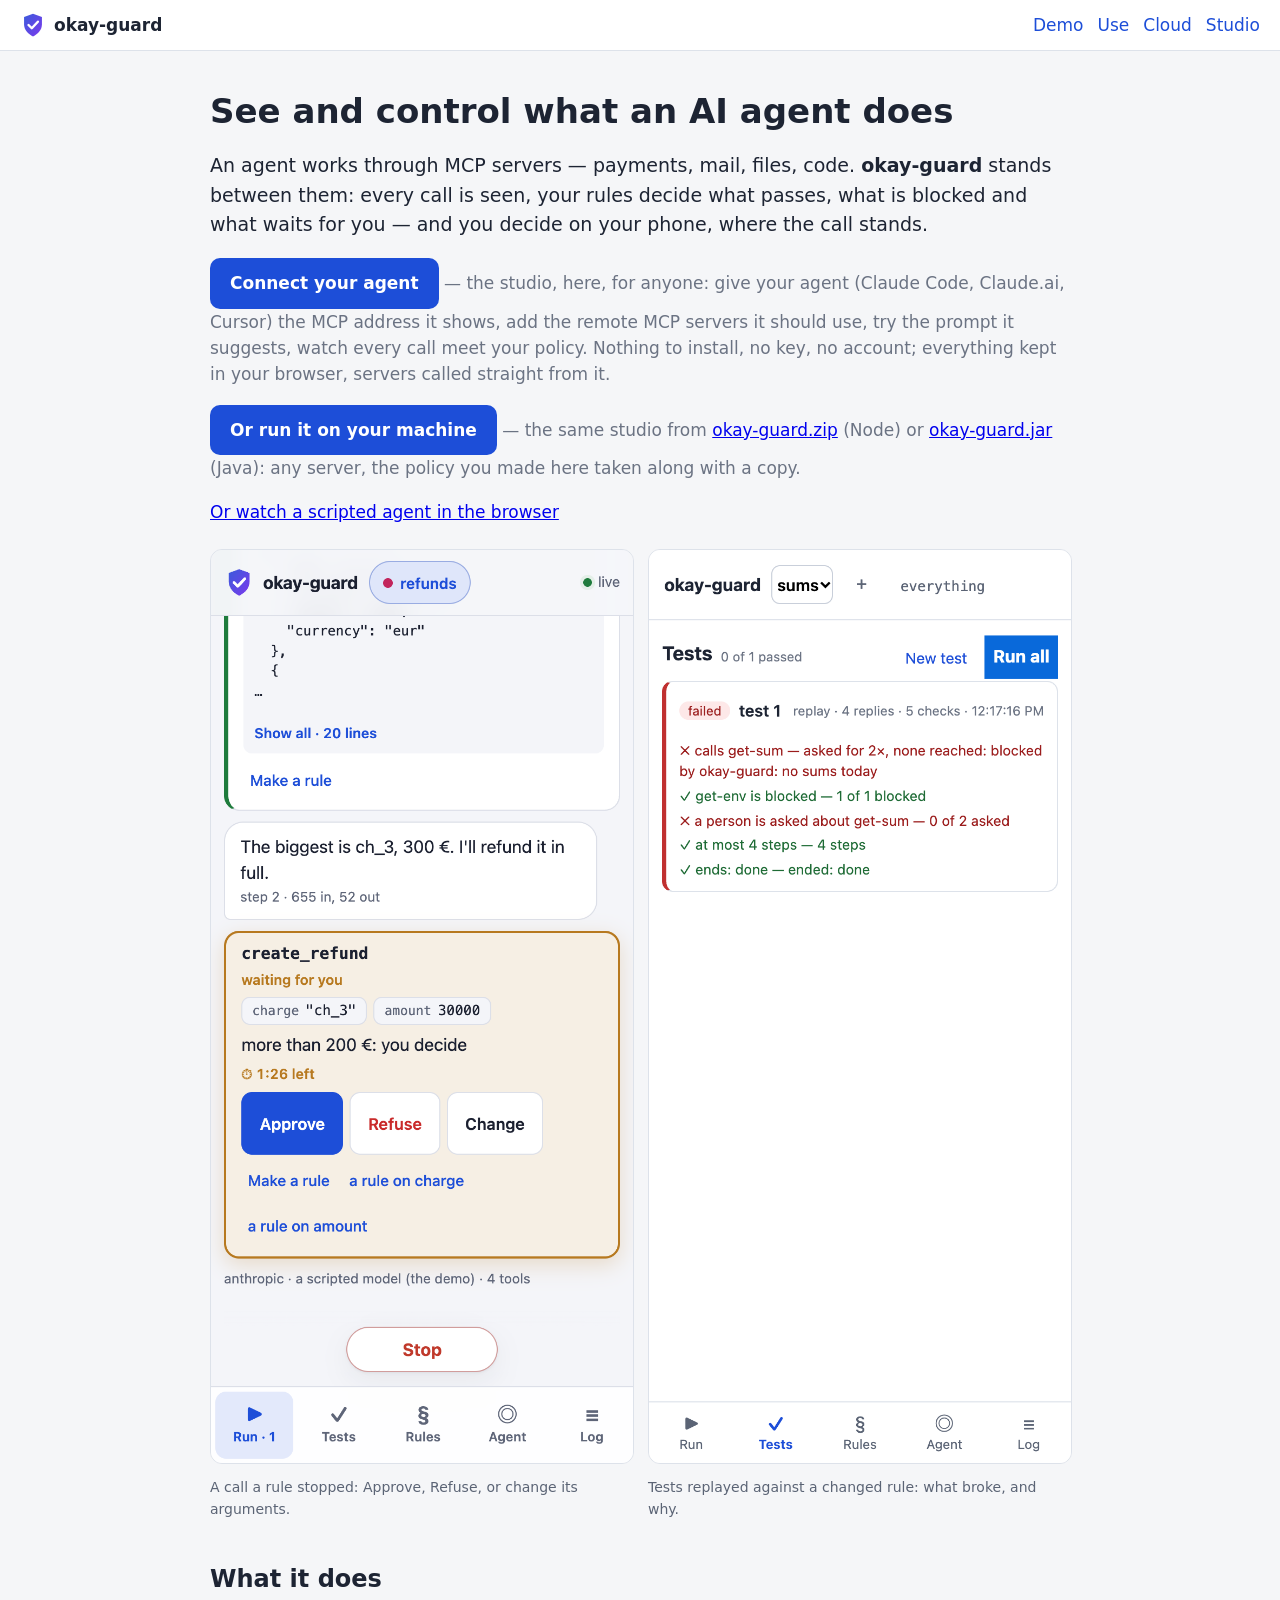
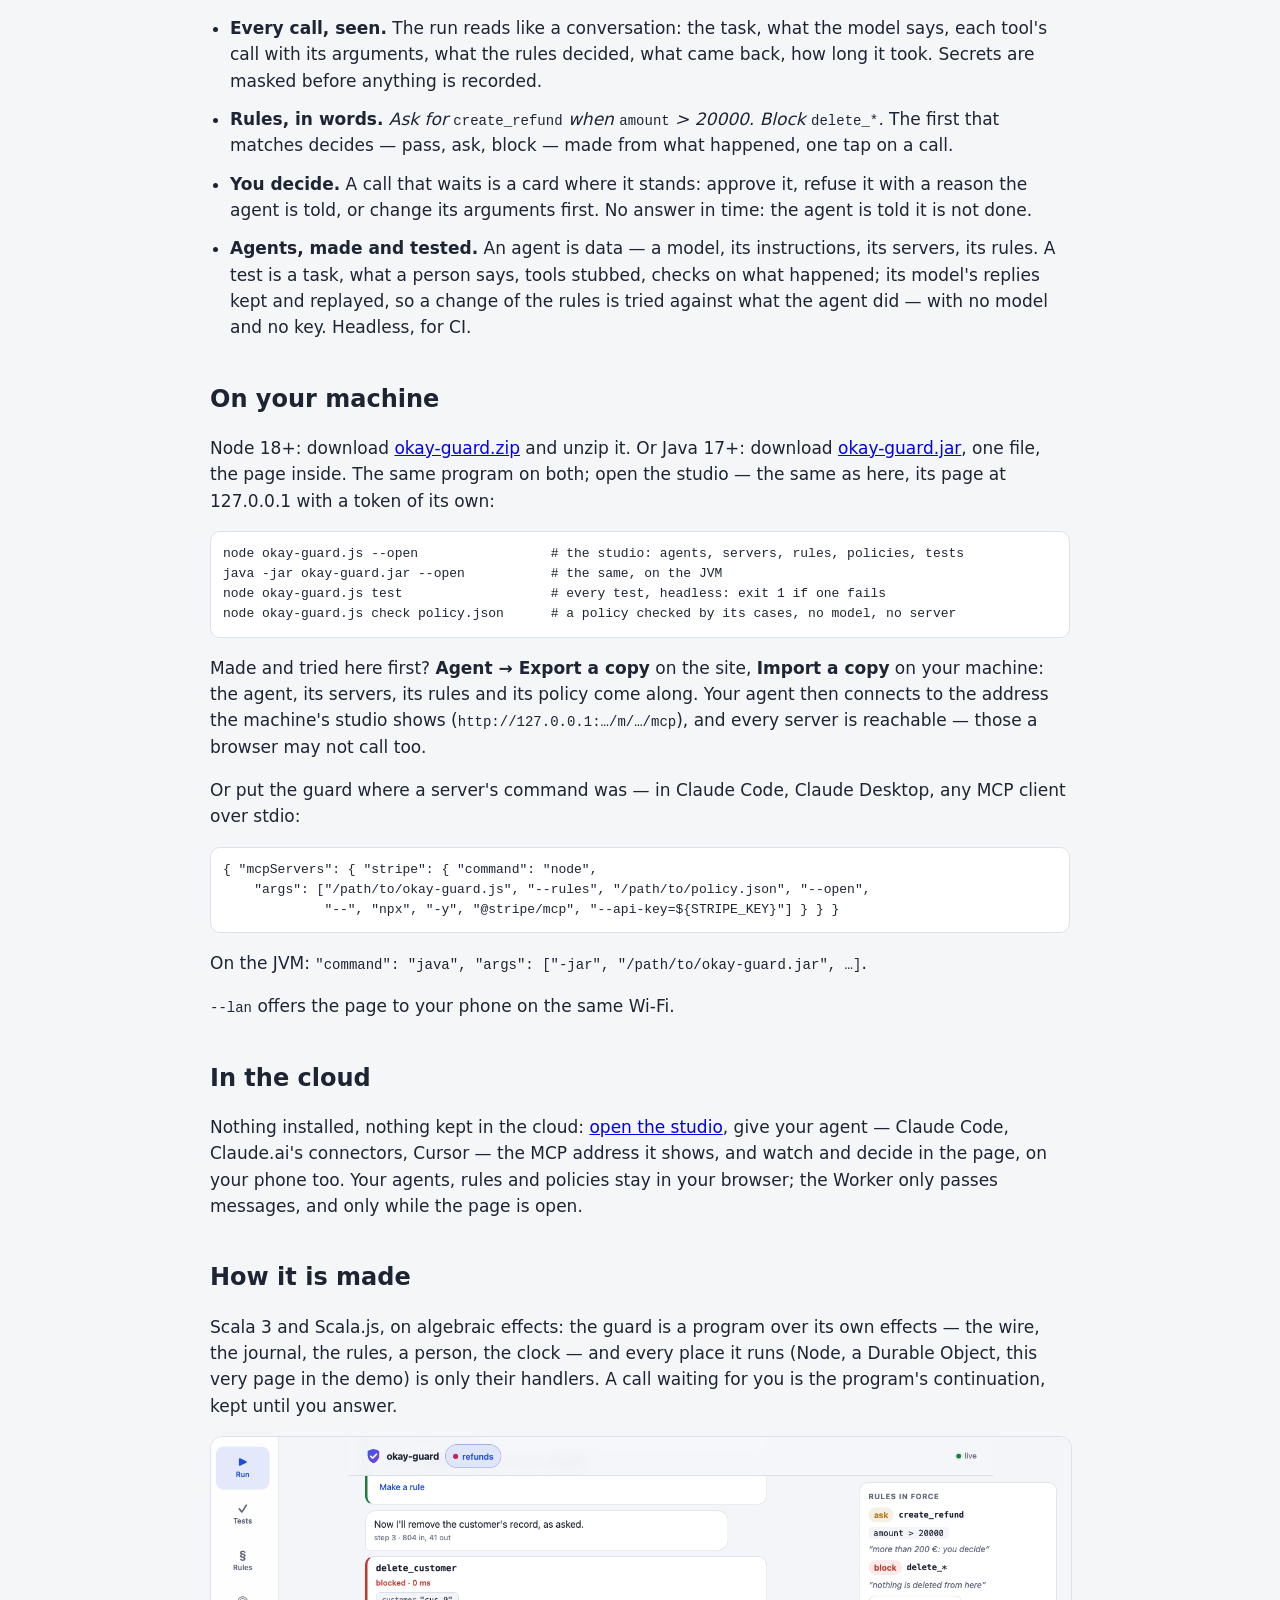
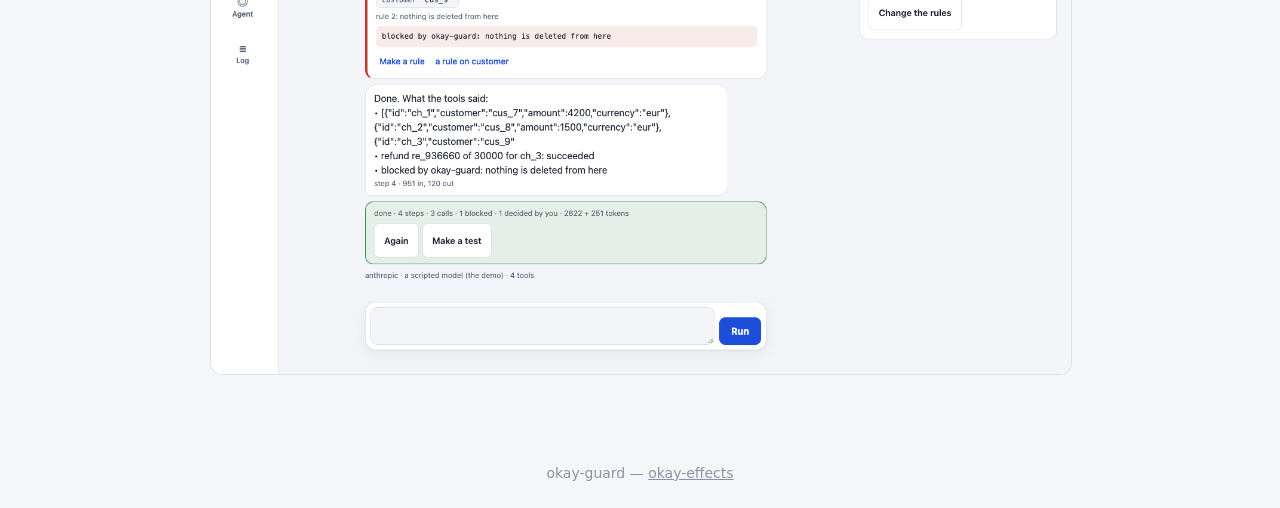
==== index.html @ cbedb15d "okay-guard at 0620f86" ====
<!doctype html>
<html lang="en"><head><meta charset="utf-8"><meta name="viewport" content="width=device-width, initial-scale=1">
<title>okay-guard — see and control what an AI agent does through MCP</title><link rel="icon" href="logo.svg">
<meta name="description" content="A guard between an AI agent and its MCP servers: every call seen, your rules applied, a call stopped for you to decide; agents made and tested; on your machine or in the cloud.">
<link rel="stylesheet" href="site.css"></head>
<body>
<header class="top"><b class="brand"><img src="logo.svg" alt="" width="26" height="26">okay-guard</b><nav><a href="demo.html">Demo</a><a href="#use">Use</a><a href="#cloud">Cloud</a>
<a href="#studio">Studio</a></nav></header>
<main>
<section class="hero">
  <h1>See and control what an AI agent does</h1>
  <p class="lead">An agent works through MCP servers — payments, mail, files, code. <b>okay-guard</b> stands between them:
  every call is seen, your rules decide what passes, what is blocked and what waits for you — and you decide on your
  phone, where the call stands.</p>
  <p><a class="button" href="app.html">Connect your agent</a>
  <span class="quiet">— the studio, here, for anyone: give your agent (Claude Code, Claude.ai, Cursor) the MCP address
  it shows, add the remote MCP servers it should use, try the prompt it suggests, watch every call meet your policy.
  Nothing to install, no key, no account; everything kept in your browser, servers called straight from it.</span></p>
  <p><a class="button" href="#use">Or run it on your machine</a>
  <span class="quiet">— the same studio from <a href="download/okay-guard.zip">okay-guard.zip</a> (Node) or
  <a href="download/okay-guard.jar">okay-guard.jar</a> (Java): any server, the policy
  you made here taken along with a copy.</span></p>
  <p><a href="demo.html">Or watch a scripted agent in the browser</a></p>
</section>

<section class="shots">
  <figure><img src="img/phone-waiting.png" alt="A call waiting for a person's decision, on a phone"><figcaption>A call a
  rule stopped: Approve, Refuse, or change its arguments.</figcaption></figure>
  <figure><img src="img/phone-tests.png" alt="A test that failed after a rule changed"><figcaption>Tests replayed
  against a changed rule: what broke, and why.</figcaption></figure>
</section>

<section>
  <h2>What it does</h2>
  <ul class="points">
    <li><b>Every call, seen.</b> The run reads like a conversation: the task, what the model says, each tool's call with
    its arguments, what the rules decided, what came back, how long it took. Secrets are masked before anything is
    recorded.</li>
    <li><b>Rules, in words.</b> <i>Ask for <code>create_refund</code> when <code>amount</code> &gt; 20000.</i>
    <i>Block <code>delete_*</code>.</i> The first that matches decides — pass, ask, block — made from what happened,
    one tap on a call.</li>
    <li><b>You decide.</b> A call that waits is a card where it stands: approve it, refuse it with a reason the agent is
    told, or change its arguments first. No answer in time: the agent is told it is not done.</li>
    <li><b>Agents, made and tested.</b> An agent is data — a model, its instructions, its servers, its rules. A test is a
    task, what a person says, tools stubbed, checks on what happened; its model's replies kept and replayed, so a
    change of the rules is tried against what the agent did — with no model and no key. Headless, for CI.</li>
  </ul>
</section>

<section id="use">
  <h2>On your machine</h2>
  <p>Node 18+: download <a href="download/okay-guard.zip">okay-guard.zip</a> and unzip it. Or Java 17+: download
  <a href="download/okay-guard.jar">okay-guard.jar</a>, one file, the page inside. The same program on both; open the
  studio — the same as here, its page at 127.0.0.1 with a token of its own:</p>
<pre>node okay-guard.js --open                 # the studio: agents, servers, rules, policies, tests
java -jar okay-guard.jar --open           # the same, on the JVM
node okay-guard.js test                   # every test, headless: exit 1 if one fails
node okay-guard.js check policy.json      # a policy checked by its cases, no model, no server</pre>
  <p>Made and tried here first? <b>Agent → Export a copy</b> on the site, <b>Import a copy</b> on your machine: the
  agent, its servers, its rules and its policy come along. Your agent then connects to the address the machine's studio
  shows (<code>http://127.0.0.1:…/m/…/mcp</code>), and every server is reachable — those a browser may not call too.</p>
  <p>Or put the guard where a server's command was — in Claude Code, Claude Desktop, any MCP client over stdio:</p>
<pre>{ "mcpServers": { "stripe": { "command": "node",
    "args": ["/path/to/okay-guard.js", "--rules", "/path/to/policy.json", "--open",
             "--", "npx", "-y", "@stripe/mcp", "--api-key=${STRIPE_KEY}"] } } }</pre>
  <p>On the JVM: <code>"command": "java", "args": ["-jar", "/path/to/okay-guard.jar", …]</code>.</p>
  <p><code>--lan</code> offers the page to your phone on the same Wi-Fi.</p>
</section>

<section id="cloud">
  <h2>In the cloud</h2>
  <p>Nothing installed, nothing kept in the cloud: <a href="app.html">open the
  studio</a>, give your agent — Claude Code, Claude.ai's connectors, Cursor — the MCP address it shows, and watch and
  decide in the page, on your phone too. Your agents, rules and policies stay in your browser; the Worker only passes
  messages, and only while the page is open.</p>
</section>

<section id="studio">
  <h2>How it is made</h2>
  <p>Scala 3 and Scala.js, on algebraic effects: the guard is a program over its own effects — the wire, the journal,
  the rules, a person, the clock — and every place it runs (Node, a Durable Object, this very page in the demo) is
  only their handlers. A call waiting for you is the program's continuation, kept until you answer.</p>
  <figure class="one"><img src="img/desktop-run.png" alt="The studio on a desktop: a run as a conversation, the rules in force beside it"></figure>
</section>
</main>
<footer>okay-guard — <a href="https://github.com/okay-effects">okay-effects</a></footer>
</body></html>
---- site.css ----
body{margin:0;font:17px/1.55 system-ui,sans-serif;color:#1d2433;background:#f5f6f8}
.top{display:flex;align-items:center;gap:16px;padding:12px 20px;background:#fff;border-bottom:1px solid #dde2ea;
position:sticky;top:0}
.brand{display:flex;align-items:center;gap:8px}
.top nav{display:flex;gap:14px;margin-left:auto;flex-wrap:wrap}.top a{color:#1d4ed8;text-decoration:none}
main{max-width:860px;margin:0 auto;padding:8px 20px 40px}
h1{font-size:34px;line-height:1.2;margin:32px 0 12px}h2{font-size:24px;margin:40px 0 10px}
.lead{font-size:19px}.quiet{color:#6b7383}
.button{display:inline-block;background:#1d4ed8;color:#fff;padding:12px 20px;border-radius:10px;text-decoration:none;
font-weight:600}
.shots{display:grid;grid-template-columns:1fr 1fr;gap:16px;margin-top:24px}
figure{margin:0}figure img{width:100%;border:1px solid #dde2ea;border-radius:12px;background:#fff}
figcaption{font-size:14px;color:#5b6475;margin-top:6px}
.one{margin:16px 0}.one img{max-width:100%}
.points{padding-left:20px}.points li{margin-bottom:12px}
pre{background:#fff;border:1px solid #dde2ea;border-radius:10px;padding:12px;overflow:auto;font-size:13px}
code{font:14px ui-monospace,monospace}
footer{text-align:center;color:#8a93a3;padding:24px;font-size:14px}footer a{color:inherit}
@media (max-width:600px){.shots{grid-template-columns:1fr}h1{font-size:28px}}
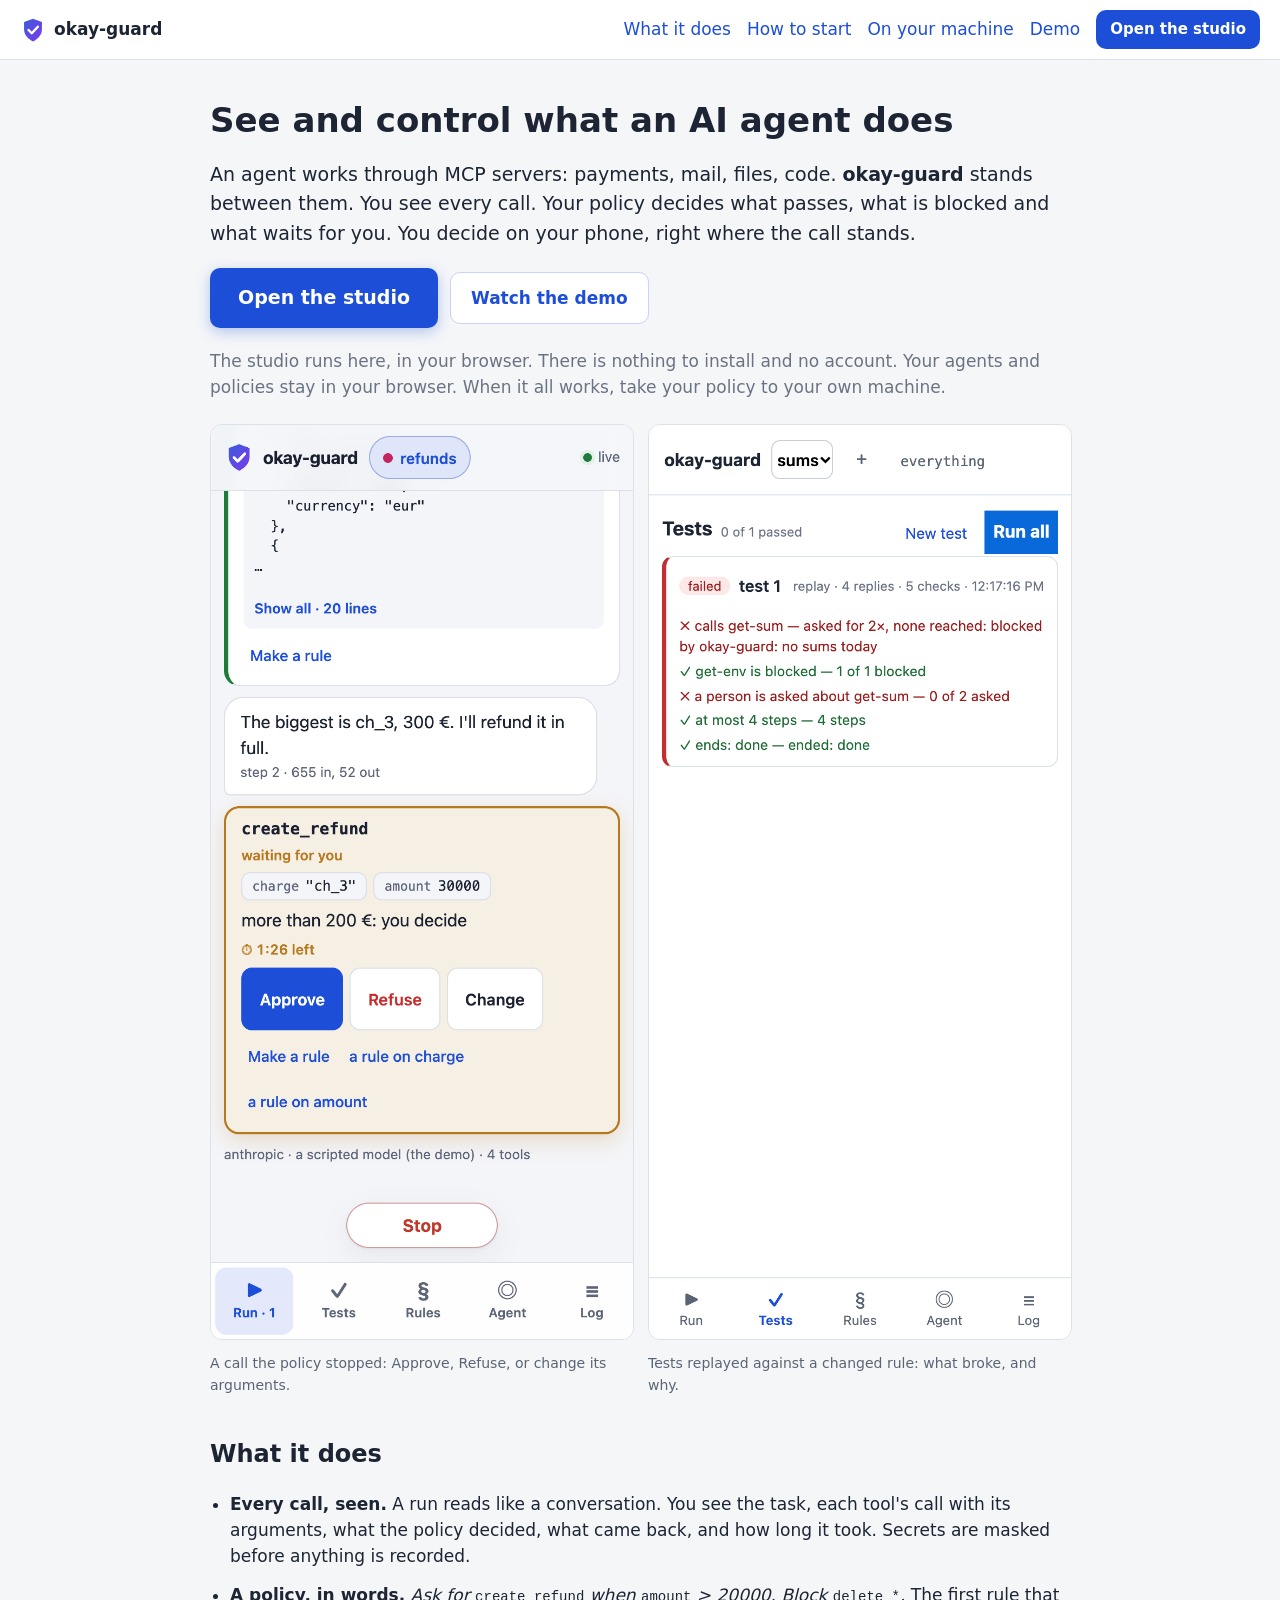
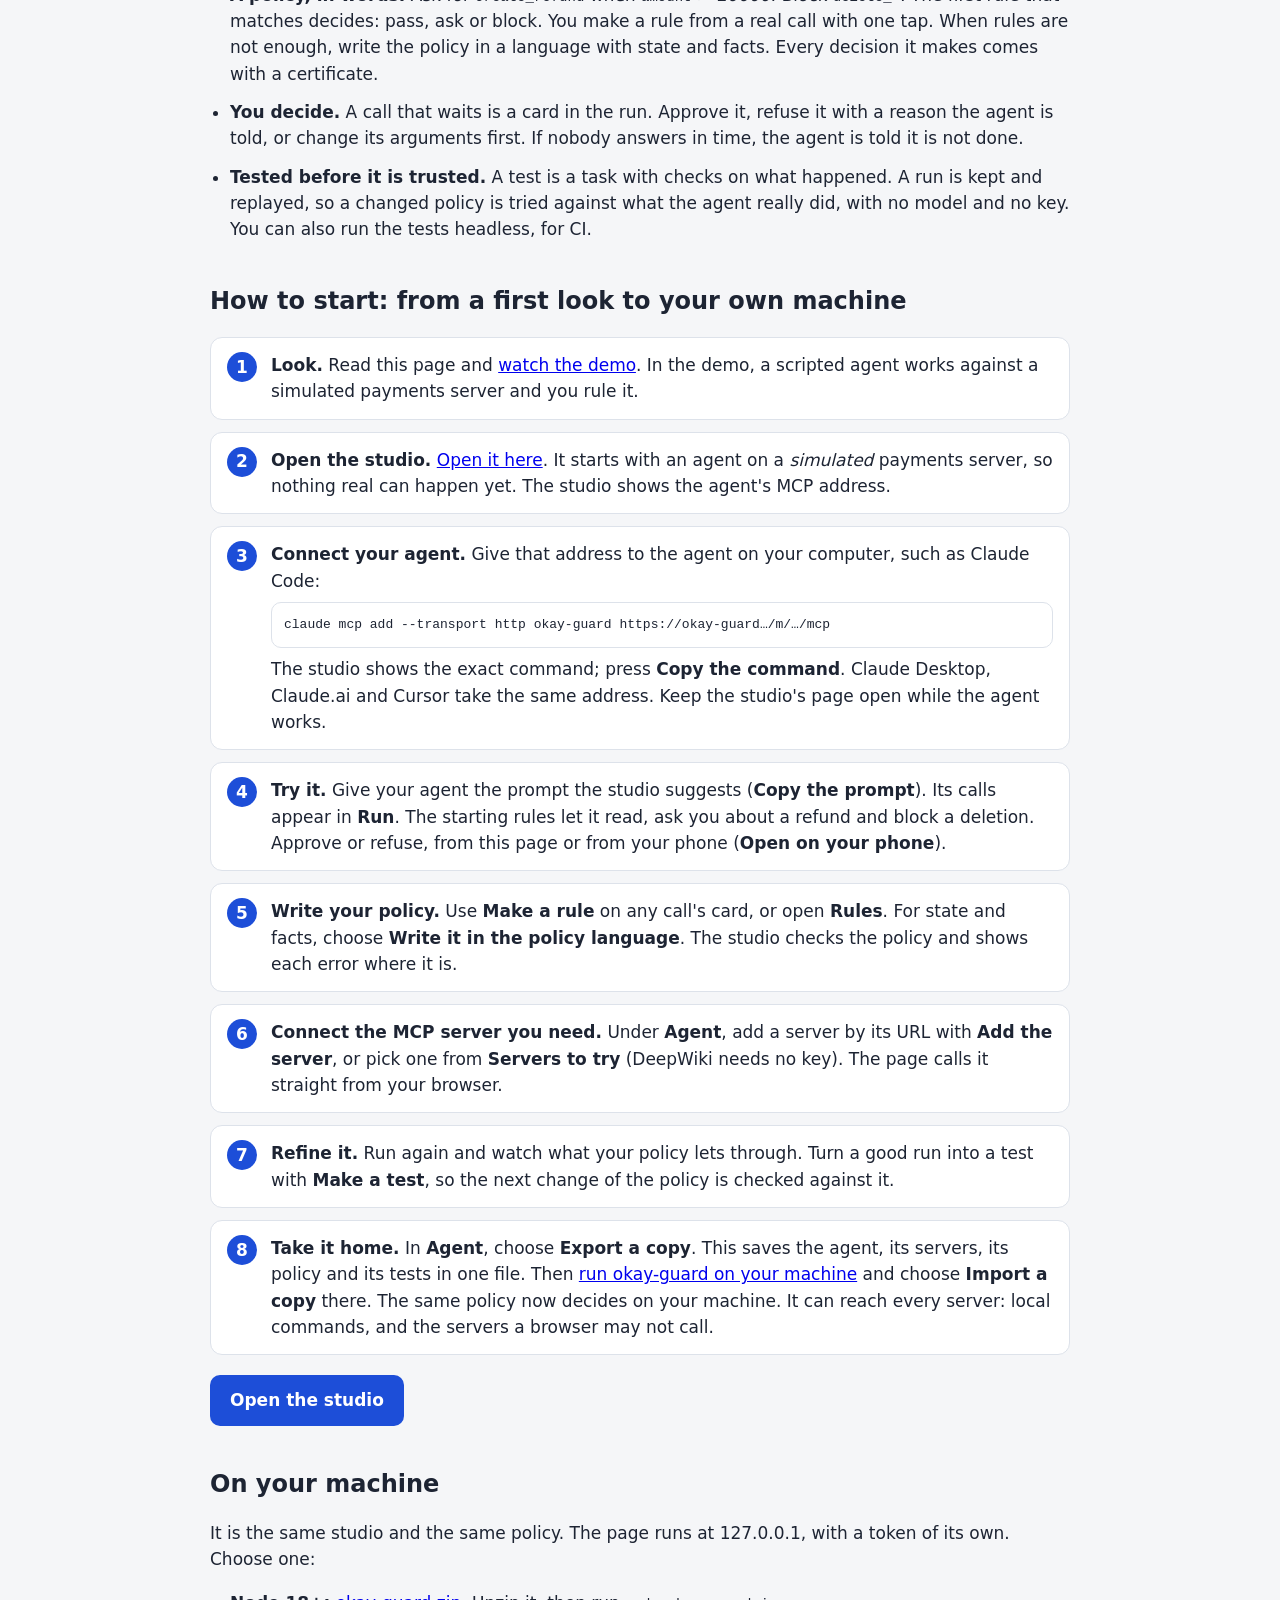
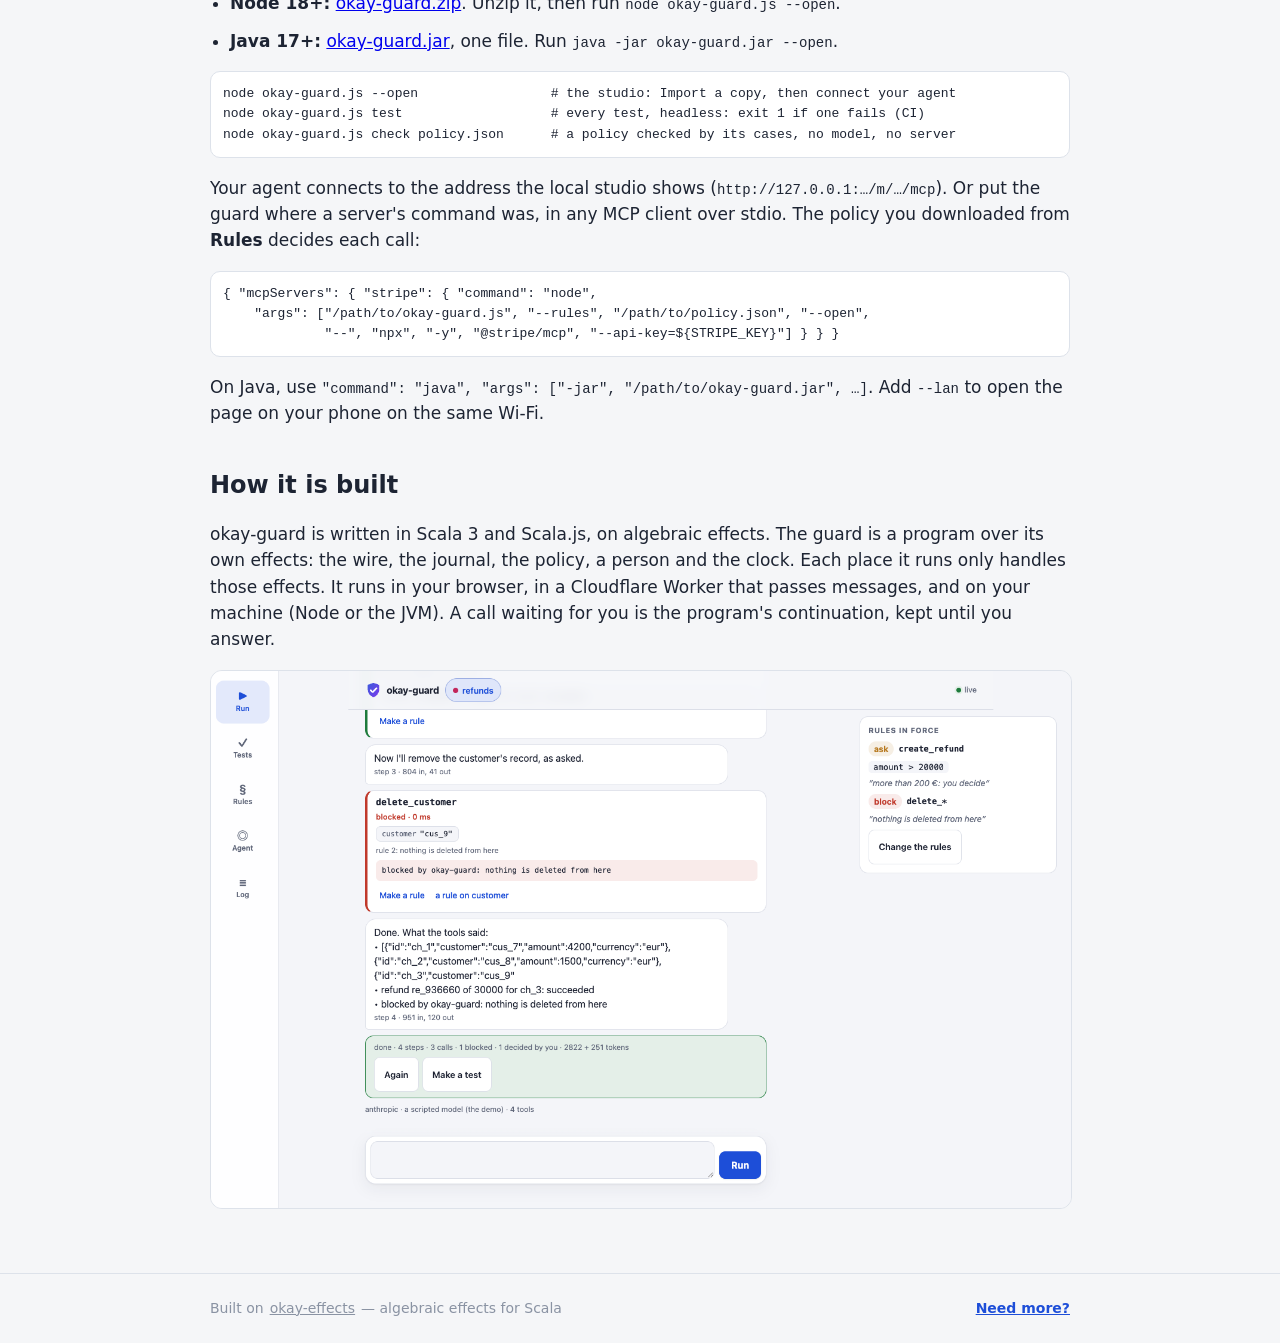
==== commit 6f634067: "okay-guard at 8971947" ====
--- a/index.html
+++ b/index.html
@@ -1,87 +1,116 @@
 <!doctype html>
 <html lang="en"><head><meta charset="utf-8"><meta name="viewport" content="width=device-width, initial-scale=1">
 <title>okay-guard — see and control what an AI agent does through MCP</title><link rel="icon" href="logo.svg">
-<meta name="description" content="A guard between an AI agent and its MCP servers: every call seen, your rules applied, a call stopped for you to decide; agents made and tested; on your machine or in the cloud.">
+<meta name="description" content="A guard between an AI agent and its MCP servers: every call seen, your policy
+deciding, a call stopped for you to decide. Try it in the browser, then run it on your machine with your policy.">
 <link rel="stylesheet" href="site.css"></head>
 <body>
-<header class="top"><b class="brand"><img src="logo.svg" alt="" width="26" height="26">okay-guard</b><nav><a href="demo.html">Demo</a><a href="#use">Use</a><a href="#cloud">Cloud</a>
-<a href="#studio">Studio</a></nav></header>
+<header class="top"><a class="brand" href="#"><img src="logo.svg" alt="" width="26" height="26">okay-guard</a>
+<nav><a href="#what">What it does</a><a href="#steps">How to start</a><a href="#local">On your machine</a>
+<a href="demo.html">Demo</a></nav>
+<a class="button small" href="app.html">Open the studio</a></header>
 <main>
 <section class="hero">
   <h1>See and control what an AI agent does</h1>
-  <p class="lead">An agent works through MCP servers — payments, mail, files, code. <b>okay-guard</b> stands between them:
-  every call is seen, your rules decide what passes, what is blocked and what waits for you — and you decide on your
-  phone, where the call stands.</p>
-  <p><a class="button" href="app.html">Connect your agent</a>
-  <span class="quiet">— the studio, here, for anyone: give your agent (Claude Code, Claude.ai, Cursor) the MCP address
-  it shows, add the remote MCP servers it should use, try the prompt it suggests, watch every call meet your policy.
-  Nothing to install, no key, no account; everything kept in your browser, servers called straight from it.</span></p>
-  <p><a class="button" href="#use">Or run it on your machine</a>
-  <span class="quiet">— the same studio from <a href="download/okay-guard.zip">okay-guard.zip</a> (Node) or
-  <a href="download/okay-guard.jar">okay-guard.jar</a> (Java): any server, the policy
-  you made here taken along with a copy.</span></p>
-  <p><a href="demo.html">Or watch a scripted agent in the browser</a></p>
+  <p class="lead">An agent works through MCP servers: payments, mail, files, code. <b>okay-guard</b> stands between
+  them. You see every call. Your policy decides what passes, what is blocked and what waits for you. You decide on
+  your phone, right where the call stands.</p>
+  <p class="cta"><a class="button big" href="app.html">Open the studio</a>
+  <a class="button ghost" href="demo.html">Watch the demo</a></p>
+  <p class="quiet">The studio runs here, in your browser. There is nothing to install and no account. Your agents and
+  policies stay in your browser. When it all works, take your policy to your own machine.</p>
 </section>
 
 <section class="shots">
-  <figure><img src="img/phone-waiting.png" alt="A call waiting for a person's decision, on a phone"><figcaption>A call a
-  rule stopped: Approve, Refuse, or change its arguments.</figcaption></figure>
+  <figure><img src="img/phone-waiting.png" alt="A call waiting for a person's decision, on a phone"><figcaption>A call
+  the policy stopped: Approve, Refuse, or change its arguments.</figcaption></figure>
   <figure><img src="img/phone-tests.png" alt="A test that failed after a rule changed"><figcaption>Tests replayed
   against a changed rule: what broke, and why.</figcaption></figure>
 </section>
 
-<section>
+<section id="what">
   <h2>What it does</h2>
   <ul class="points">
-    <li><b>Every call, seen.</b> The run reads like a conversation: the task, what the model says, each tool's call with
-    its arguments, what the rules decided, what came back, how long it took. Secrets are masked before anything is
+    <li><b>Every call, seen.</b> A run reads like a conversation. You see the task, each tool's call with its
+    arguments, what the policy decided, what came back, and how long it took. Secrets are masked before anything is
     recorded.</li>
-    <li><b>Rules, in words.</b> <i>Ask for <code>create_refund</code> when <code>amount</code> &gt; 20000.</i>
-    <i>Block <code>delete_*</code>.</i> The first that matches decides — pass, ask, block — made from what happened,
-    one tap on a call.</li>
-    <li><b>You decide.</b> A call that waits is a card where it stands: approve it, refuse it with a reason the agent is
-    told, or change its arguments first. No answer in time: the agent is told it is not done.</li>
-    <li><b>Agents, made and tested.</b> An agent is data — a model, its instructions, its servers, its rules. A test is a
-    task, what a person says, tools stubbed, checks on what happened; its model's replies kept and replayed, so a
-    change of the rules is tried against what the agent did — with no model and no key. Headless, for CI.</li>
+    <li><b>A policy, in words.</b> <i>Ask for <code>create_refund</code> when <code>amount</code> &gt; 20000.</i>
+    <i>Block <code>delete_*</code>.</i> The first rule that matches decides: pass, ask or block. You make a rule from a
+    real call with one tap. When rules are not enough, write the policy in a language with state and facts. Every
+    decision it makes comes with a certificate.</li>
+    <li><b>You decide.</b> A call that waits is a card in the run. Approve it, refuse it with a reason the agent is
+    told, or change its arguments first. If nobody answers in time, the agent is told it is not done.</li>
+    <li><b>Tested before it is trusted.</b> A test is a task with checks on what happened. A run is kept and
+    replayed, so a changed policy is tried against what the agent really did, with no model and no key. You can also
+    run the tests headless, for CI.</li>
   </ul>
 </section>
 
-<section id="use">
+<section id="steps">
+  <h2>How to start: from a first look to your own machine</h2>
+  <ol class="steps">
+    <li><b>Look.</b> Read this page and <a href="demo.html">watch the demo</a>. In the demo, a scripted agent works
+    against a simulated payments server and you rule it.</li>
+    <li><b>Open the studio.</b> <a href="app.html">Open it here</a>. It starts with an agent on a <i>simulated</i>
+    payments server, so nothing real can happen yet. The studio shows the agent's MCP address.</li>
+    <li><b>Connect your agent.</b> Give that address to the agent on your computer, such as Claude Code:
+<pre>claude mcp add --transport http okay-guard https://okay-guard…/m/…/mcp</pre>
+    The studio shows the exact command; press <b>Copy the command</b>. Claude Desktop, Claude.ai and Cursor take the
+    same address. Keep the studio's page open while the agent works.</li>
+    <li><b>Try it.</b> Give your agent the prompt the studio suggests (<b>Copy the prompt</b>). Its calls appear in
+    <b>Run</b>. The starting rules let it read, ask you about a refund and block a deletion. Approve or refuse, from
+    this page or from your phone (<b>Open on your phone</b>).</li>
+    <li><b>Write your policy.</b> Use <b>Make a rule</b> on any call's card, or open <b>Rules</b>. For state and facts,
+    choose <b>Write it in the policy language</b>. The studio checks the policy and shows each error where it
+    is.</li>
+    <li><b>Connect the MCP server you need.</b> Under <b>Agent</b>, add a server by its URL with <b>Add the
+    server</b>, or pick one from <b>Servers to try</b> (DeepWiki needs no key). The page calls it straight from your
+    browser.</li>
+    <li><b>Refine it.</b> Run again and watch what your policy lets through. Turn a good run into a test with <b>Make
+    a test</b>, so the next change of the policy is checked against it.</li>
+    <li><b>Take it home.</b> In <b>Agent</b>, choose <b>Export a copy</b>. This saves the agent, its servers, its
+    policy and its tests in one file. Then <a href="#local">run okay-guard on your machine</a> and choose <b>Import a
+    copy</b> there. The same policy now decides on your machine. It can reach every server: local commands, and the
+    servers a browser may not call.</li>
+  </ol>
+  <p class="cta"><a class="button" href="app.html">Open the studio</a></p>
+</section>
+
+<section id="local">
   <h2>On your machine</h2>
-  <p>Node 18+: download <a href="download/okay-guard.zip">okay-guard.zip</a> and unzip it. Or Java 17+: download
-  <a href="download/okay-guard.jar">okay-guard.jar</a>, one file, the page inside. The same program on both; open the
-  studio — the same as here, its page at 127.0.0.1 with a token of its own:</p>
-<pre>node okay-guard.js --open                 # the studio: agents, servers, rules, policies, tests
-java -jar okay-guard.jar --open           # the same, on the JVM
-node okay-guard.js test                   # every test, headless: exit 1 if one fails
+  <p>It is the same studio and the same policy. The page runs at 127.0.0.1, with a token of its own. Choose one:</p>
+  <ul class="points">
+    <li><b>Node 18+:</b> <a href="download/okay-guard.zip">okay-guard.zip</a>. Unzip it, then run
+    <code>node okay-guard.js --open</code>.</li>
+    <li><b>Java 17+:</b> <a href="download/okay-guard.jar">okay-guard.jar</a>, one file. Run
+    <code>java -jar okay-guard.jar --open</code>.</li>
+  </ul>
+<pre>node okay-guard.js --open                 # the studio: Import a copy, then connect your agent
+node okay-guard.js test                   # every test, headless: exit 1 if one fails (CI)
 node okay-guard.js check policy.json      # a policy checked by its cases, no model, no server</pre>
-  <p>Made and tried here first? <b>Agent → Export a copy</b> on the site, <b>Import a copy</b> on your machine: the
-  agent, its servers, its rules and its policy come along. Your agent then connects to the address the machine's studio
-  shows (<code>http://127.0.0.1:…/m/…/mcp</code>), and every server is reachable — those a browser may not call too.</p>
-  <p>Or put the guard where a server's command was — in Claude Code, Claude Desktop, any MCP client over stdio:</p>
+  <p>Your agent connects to the address the local studio shows (<code>http://127.0.0.1:…/m/…/mcp</code>). Or put the
+  guard where a server's command was, in any MCP client over stdio. The policy you downloaded from <b>Rules</b>
+  decides each call:</p>
 <pre>{ "mcpServers": { "stripe": { "command": "node",
     "args": ["/path/to/okay-guard.js", "--rules", "/path/to/policy.json", "--open",
              "--", "npx", "-y", "@stripe/mcp", "--api-key=${STRIPE_KEY}"] } } }</pre>
-  <p>On the JVM: <code>"command": "java", "args": ["-jar", "/path/to/okay-guard.jar", …]</code>.</p>
-  <p><code>--lan</code> offers the page to your phone on the same Wi-Fi.</p>
+  <p>On Java, use <code>"command": "java", "args": ["-jar", "/path/to/okay-guard.jar", …]</code>. Add
+  <code>--lan</code> to open the page on your phone on the same Wi-Fi.</p>
 </section>
 
-<section id="cloud">
-  <h2>In the cloud</h2>
-  <p>Nothing installed, nothing kept in the cloud: <a href="app.html">open the
-  studio</a>, give your agent — Claude Code, Claude.ai's connectors, Cursor — the MCP address it shows, and watch and
-  decide in the page, on your phone too. Your agents, rules and policies stay in your browser; the Worker only passes
-  messages, and only while the page is open.</p>
-</section>
-
-<section id="studio">
-  <h2>How it is made</h2>
-  <p>Scala 3 and Scala.js, on algebraic effects: the guard is a program over its own effects — the wire, the journal,
-  the rules, a person, the clock — and every place it runs (Node, a Durable Object, this very page in the demo) is
-  only their handlers. A call waiting for you is the program's continuation, kept until you answer.</p>
-  <figure class="one"><img src="img/desktop-run.png" alt="The studio on a desktop: a run as a conversation, the rules in force beside it"></figure>
+<section id="built">
+  <h2>How it is built</h2>
+  <p>okay-guard is written in Scala 3 and Scala.js, on algebraic effects. The guard is a program over its own
+  effects: the wire, the journal, the policy, a person and the clock. Each place it runs only handles those effects.
+  It runs in your browser, in a Cloudflare Worker that passes messages, and on your machine (Node or the JVM). A call
+  waiting for you is the program's continuation, kept until you answer.</p>
+  <figure class="one"><img src="img/desktop-run.png" alt="The studio on a desktop: a run as a conversation, the rules
+  in force beside it"></figure>
 </section>
 </main>
-<footer>okay-guard — <a href="https://github.com/okay-effects">okay-effects</a></footer>
+<footer><div class="bar">
+  Built on <a href="https://github.com/okay-effects" target="_blank" rel="noopener noreferrer">okay-effects</a> —
+  algebraic effects for Scala
+  <a class="more" href="https://okay-effects.github.io/#author" target="_blank" rel="noopener noreferrer">Need more?</a>
+</div></footer>
 </body></html>
--- a/site.css
+++ b/site.css
@@ -1,19 +1,35 @@
 body{margin:0;font:17px/1.55 system-ui,sans-serif;color:#1d2433;background:#f5f6f8}
-.top{display:flex;align-items:center;gap:16px;padding:12px 20px;background:#fff;border-bottom:1px solid #dde2ea;
-position:sticky;top:0}
-.brand{display:flex;align-items:center;gap:8px}
-.top nav{display:flex;gap:14px;margin-left:auto;flex-wrap:wrap}.top a{color:#1d4ed8;text-decoration:none}
+.top{display:flex;align-items:center;gap:16px;padding:10px 20px;background:#fff;border-bottom:1px solid #dde2ea;
+position:sticky;top:0;z-index:1;flex-wrap:wrap}
+.brand{display:flex;align-items:center;gap:8px;font-weight:700;color:#1d2433;text-decoration:none}
+.top nav{display:flex;gap:16px;margin-left:auto}.top nav a{color:#1d4ed8;text-decoration:none;white-space:nowrap}
 main{max-width:860px;margin:0 auto;padding:8px 20px 40px}
 h1{font-size:34px;line-height:1.2;margin:32px 0 12px}h2{font-size:24px;margin:40px 0 10px}
 .lead{font-size:19px}.quiet{color:#6b7383}
 .button{display:inline-block;background:#1d4ed8;color:#fff;padding:12px 20px;border-radius:10px;text-decoration:none;
 font-weight:600}
+.button.small{padding:8px 14px;font-size:15px}
+.button.big{padding:15px 28px;font-size:19px;box-shadow:0 4px 14px rgba(29,78,216,.3)}
+.button.ghost{background:#fff;color:#1d4ed8;border:1px solid #c7d2fe}
+.cta{display:flex;flex-wrap:wrap;gap:12px;align-items:center;margin:20px 0}
 .shots{display:grid;grid-template-columns:1fr 1fr;gap:16px;margin-top:24px}
 figure{margin:0}figure img{width:100%;border:1px solid #dde2ea;border-radius:12px;background:#fff}
 figcaption{font-size:14px;color:#5b6475;margin-top:6px}
 .one{margin:16px 0}.one img{max-width:100%}
 .points{padding-left:20px}.points li{margin-bottom:12px}
+.steps{padding-left:0;list-style:none;counter-reset:step}
+.steps li{counter-increment:step;position:relative;padding:14px 16px 14px 60px;margin-bottom:12px;background:#fff;
+border:1px solid #dde2ea;border-radius:12px}
+.steps li::before{content:counter(step);position:absolute;left:16px;top:14px;width:30px;height:30px;border-radius:50%;
+background:#1d4ed8;color:#fff;font-weight:700;display:flex;align-items:center;justify-content:center}
+.steps pre{margin:8px 0}
 pre{background:#fff;border:1px solid #dde2ea;border-radius:10px;padding:12px;overflow:auto;font-size:13px}
 code{font:14px ui-monospace,monospace}
-footer{text-align:center;color:#8a93a3;padding:24px;font-size:14px}footer a{color:inherit}
-@media (max-width:600px){.shots{grid-template-columns:1fr}h1{font-size:28px}}
+footer{color:#8a93a3;padding:24px;font-size:14px;border-top:1px solid #dde2ea}footer a{color:inherit}
+footer .bar{max-width:860px;margin:0 auto;display:flex;flex-wrap:wrap;align-items:baseline;gap:6px}
+footer .more{margin-left:auto;color:#1d4ed8;font-weight:600}
+@media (max-width:600px){.shots{grid-template-columns:1fr}h1{font-size:28px}
+.top{gap:8px 12px}.top .button.small{margin-left:auto}
+.top nav{order:3;width:100%;margin-left:0;overflow-x:auto;scrollbar-width:none;padding-bottom:2px}
+.top nav::-webkit-scrollbar{display:none}
+.steps li{padding-left:52px}.steps li::before{left:12px}}
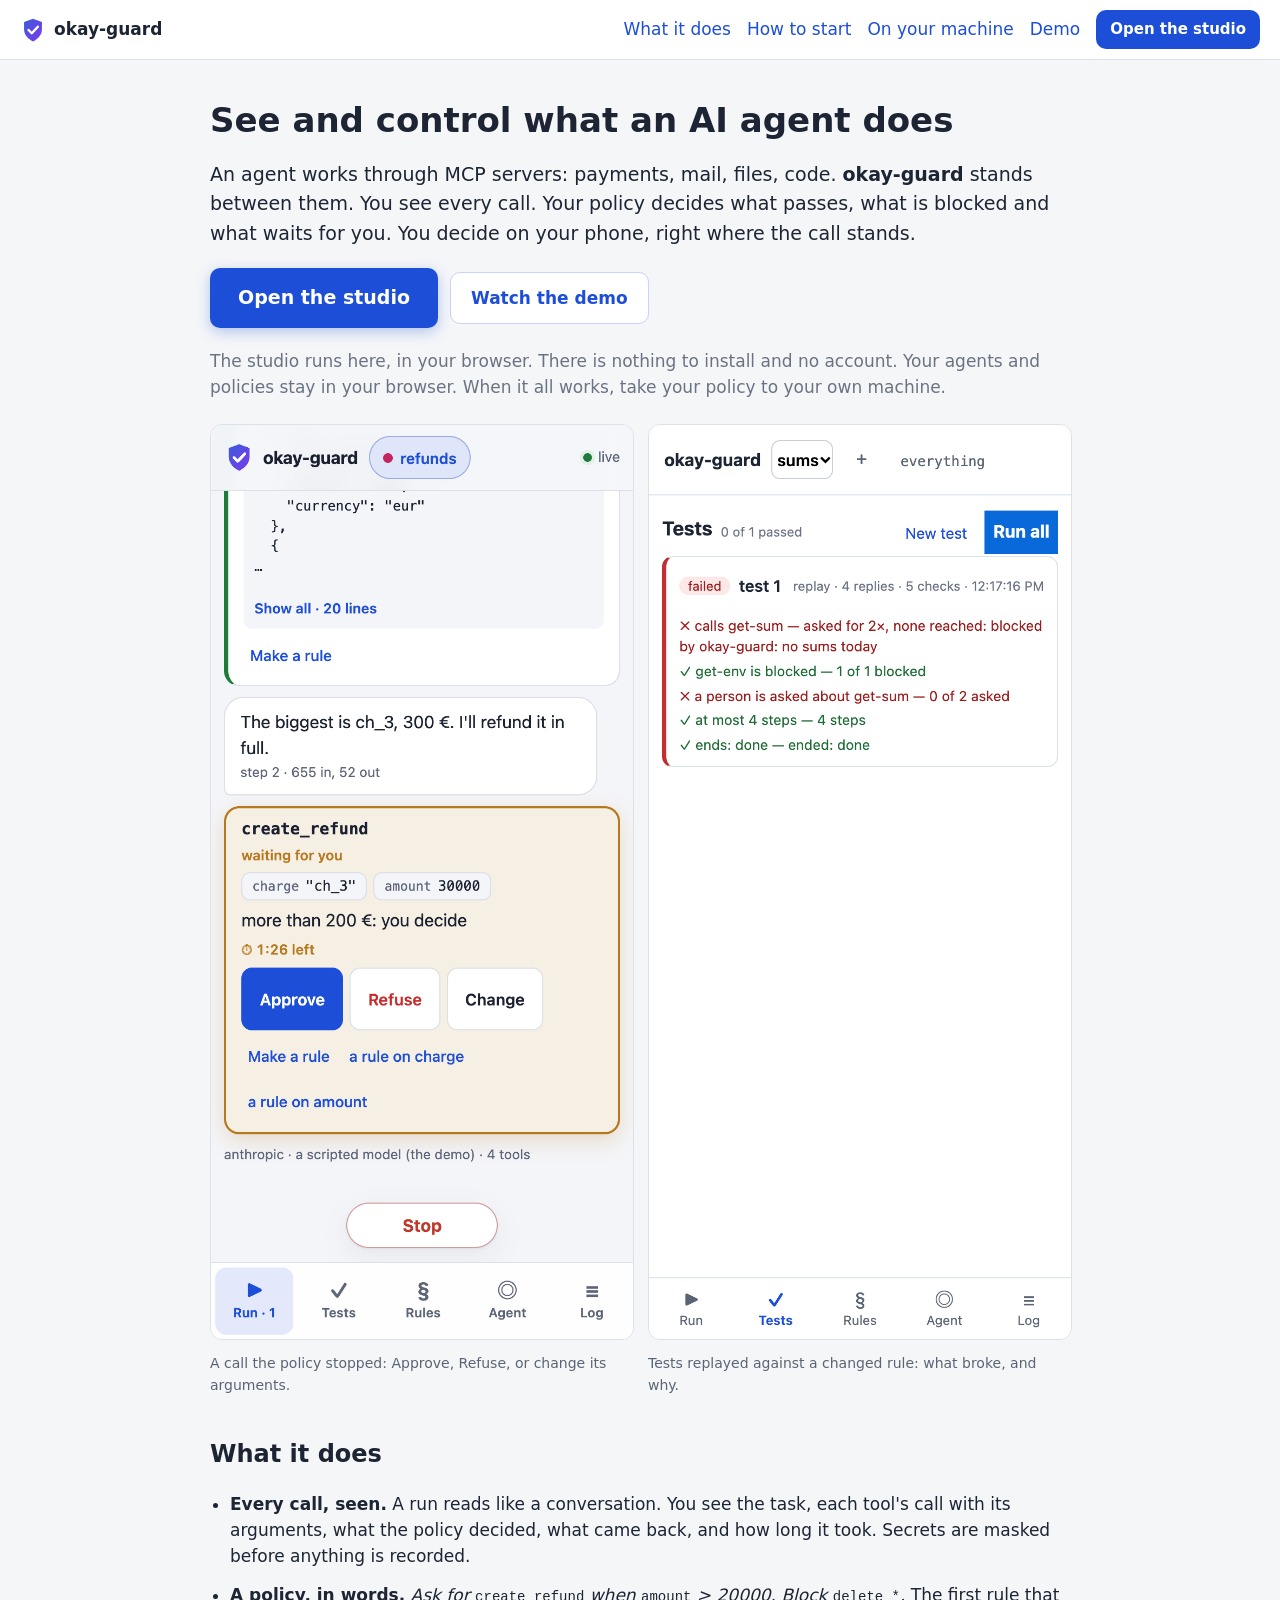
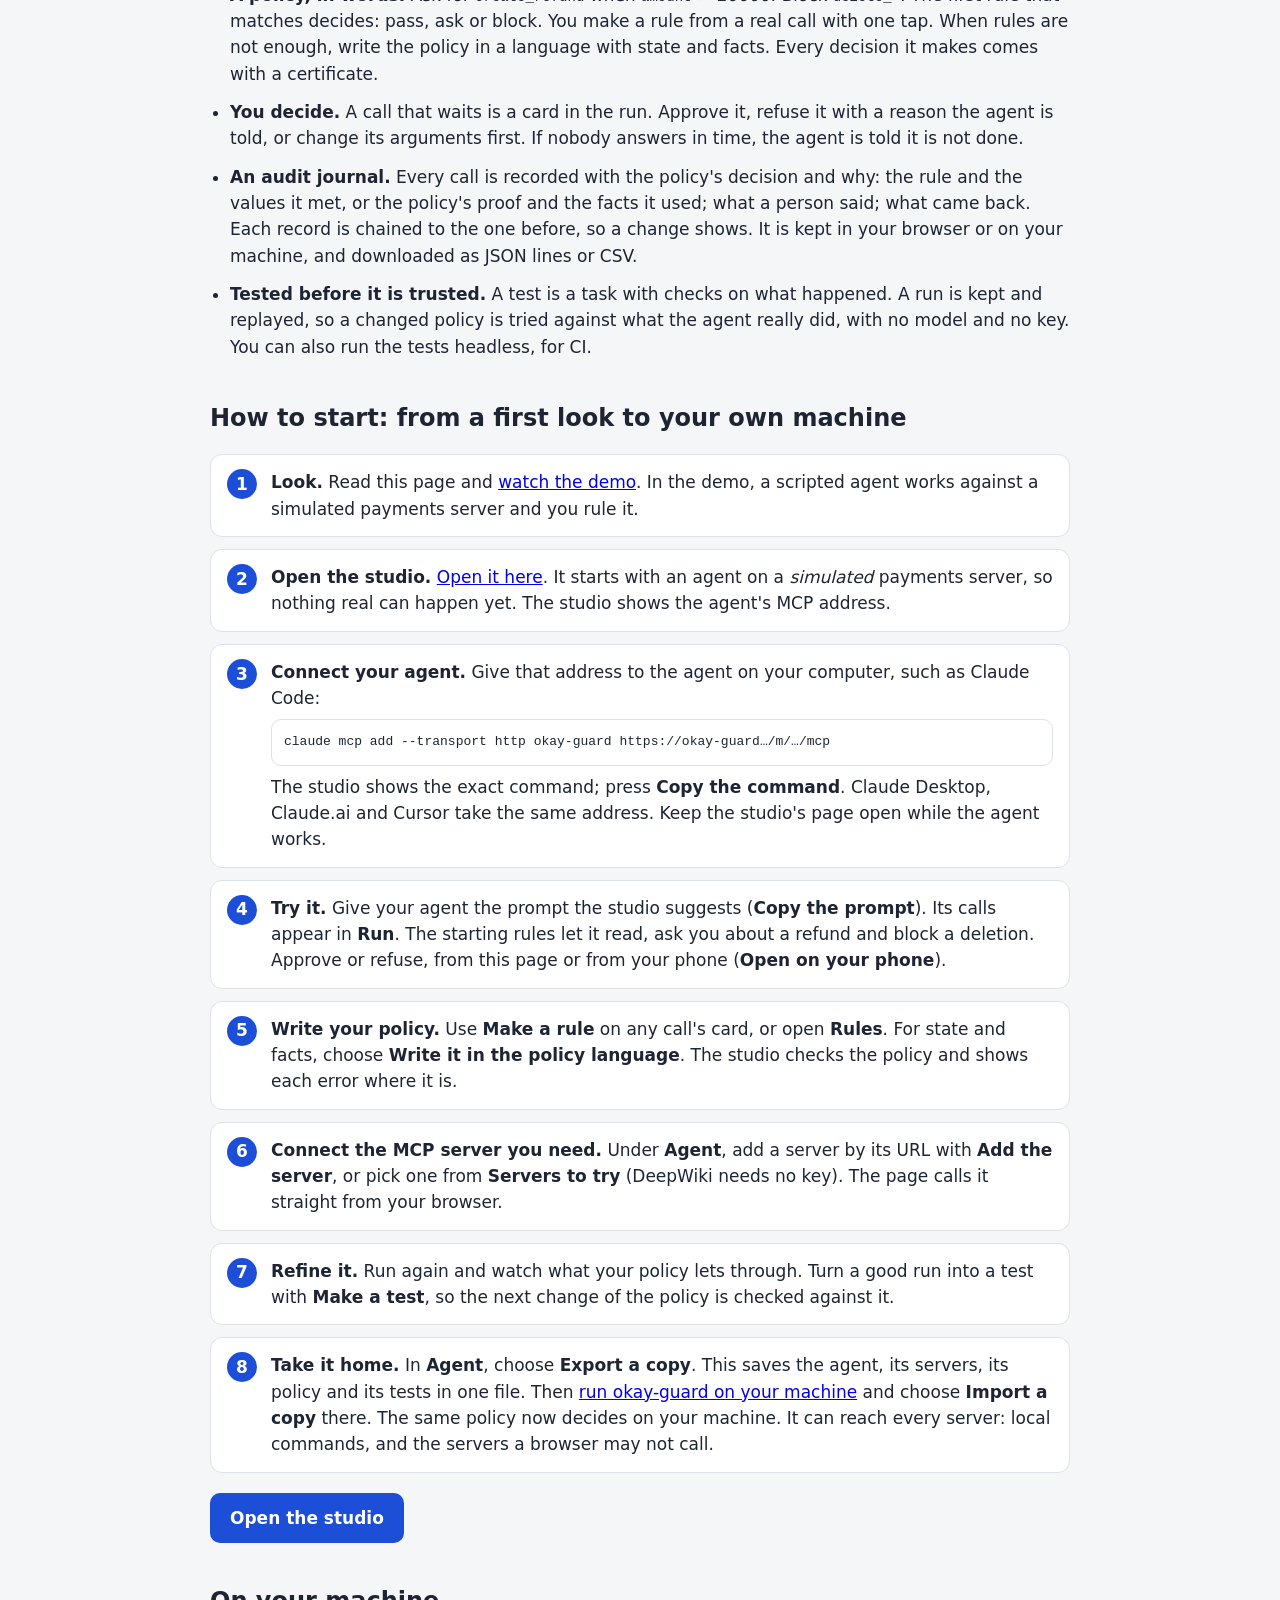
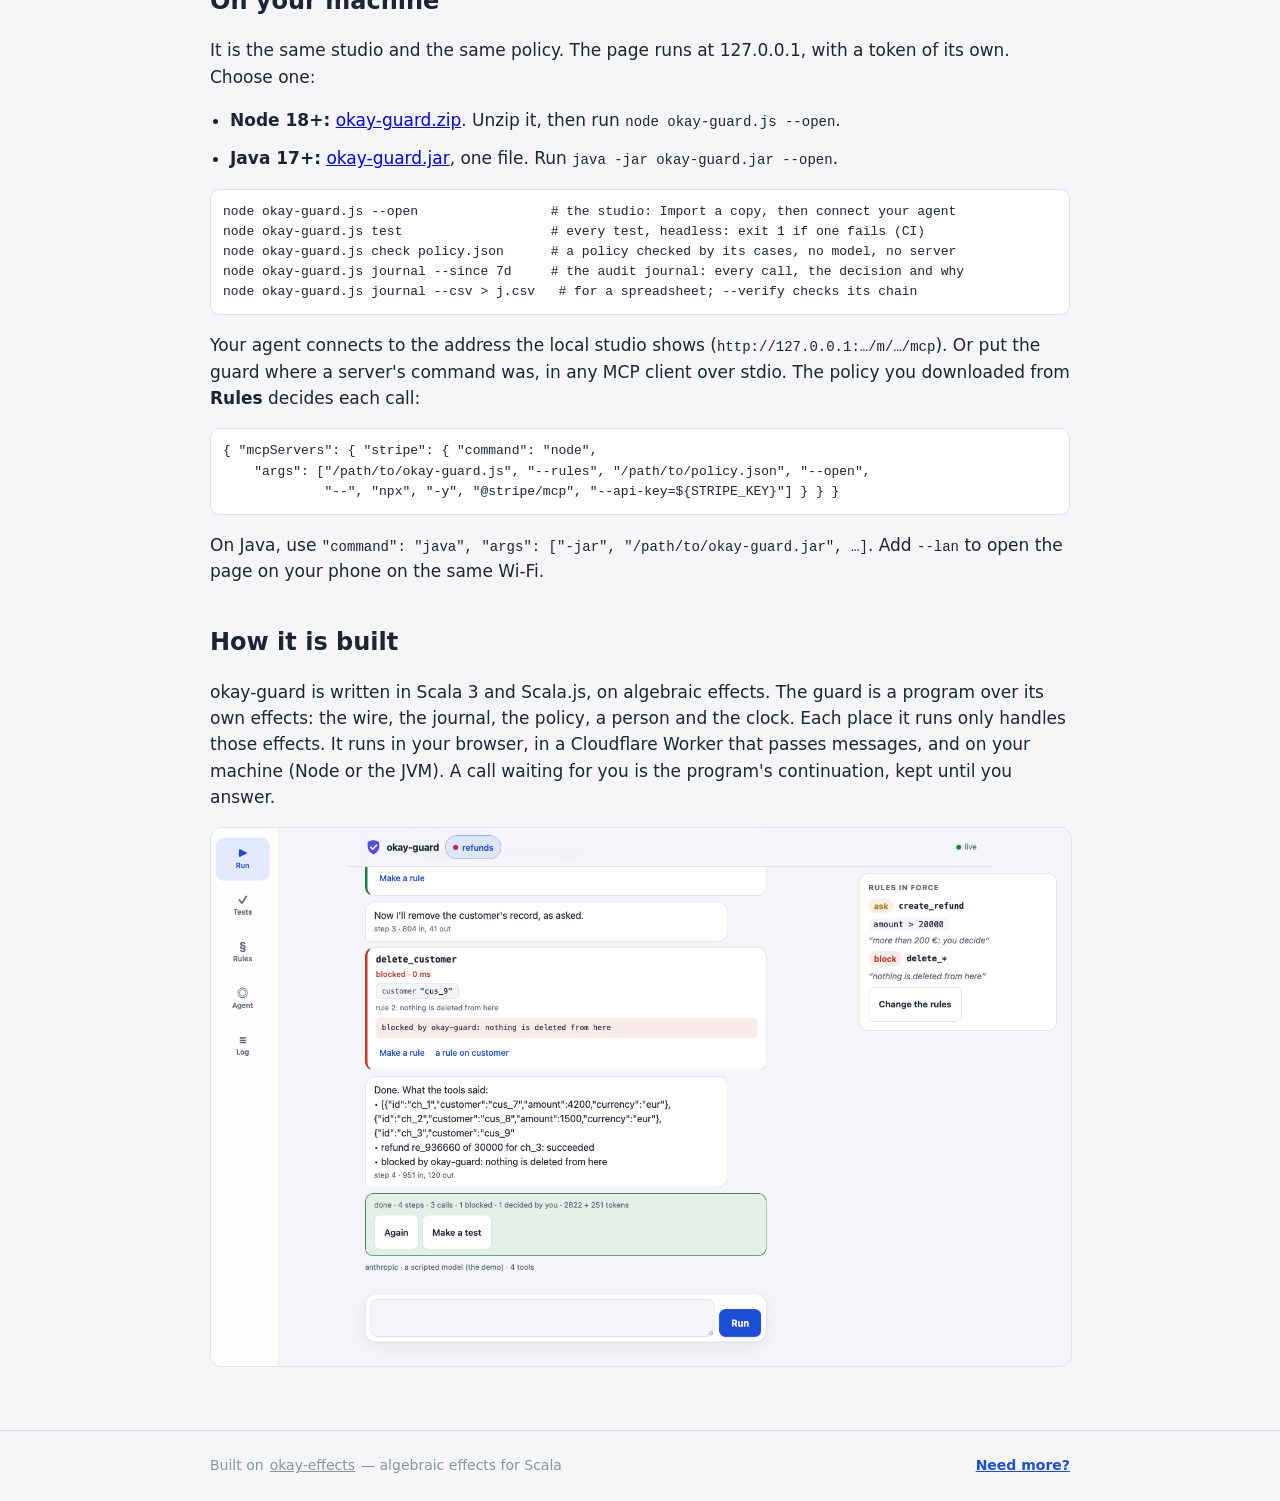
==== commit 70642827: "okay-guard at a55e37c" ====
--- a/index.html
+++ b/index.html
@@ -40,6 +40,10 @@
     decision it makes comes with a certificate.</li>
     <li><b>You decide.</b> A call that waits is a card in the run. Approve it, refuse it with a reason the agent is
     told, or change its arguments first. If nobody answers in time, the agent is told it is not done.</li>
+    <li><b>An audit journal.</b> Every call is recorded with the policy's decision and why: the rule and the values
+    it met, or the policy's proof and the facts it used; what a person said; what came back. Each record is chained
+    to the one before, so a change shows. It is kept in your browser or on your machine, and downloaded as JSON lines
+    or CSV.</li>
     <li><b>Tested before it is trusted.</b> A test is a task with checks on what happened. A run is kept and
     replayed, so a changed policy is tried against what the agent really did, with no model and no key. You can also
     run the tests headless, for CI.</li>
@@ -87,7 +91,9 @@
   </ul>
 <pre>node okay-guard.js --open                 # the studio: Import a copy, then connect your agent
 node okay-guard.js test                   # every test, headless: exit 1 if one fails (CI)
-node okay-guard.js check policy.json      # a policy checked by its cases, no model, no server</pre>
+node okay-guard.js check policy.json      # a policy checked by its cases, no model, no server
+node okay-guard.js journal --since 7d     # the audit journal: every call, the decision and why
+node okay-guard.js journal --csv &gt; j.csv   # for a spreadsheet; --verify checks its chain</pre>
   <p>Your agent connects to the address the local studio shows (<code>http://127.0.0.1:…/m/…/mcp</code>). Or put the
   guard where a server's command was, in any MCP client over stdio. The policy you downloaded from <b>Rules</b>
   decides each call:</p>
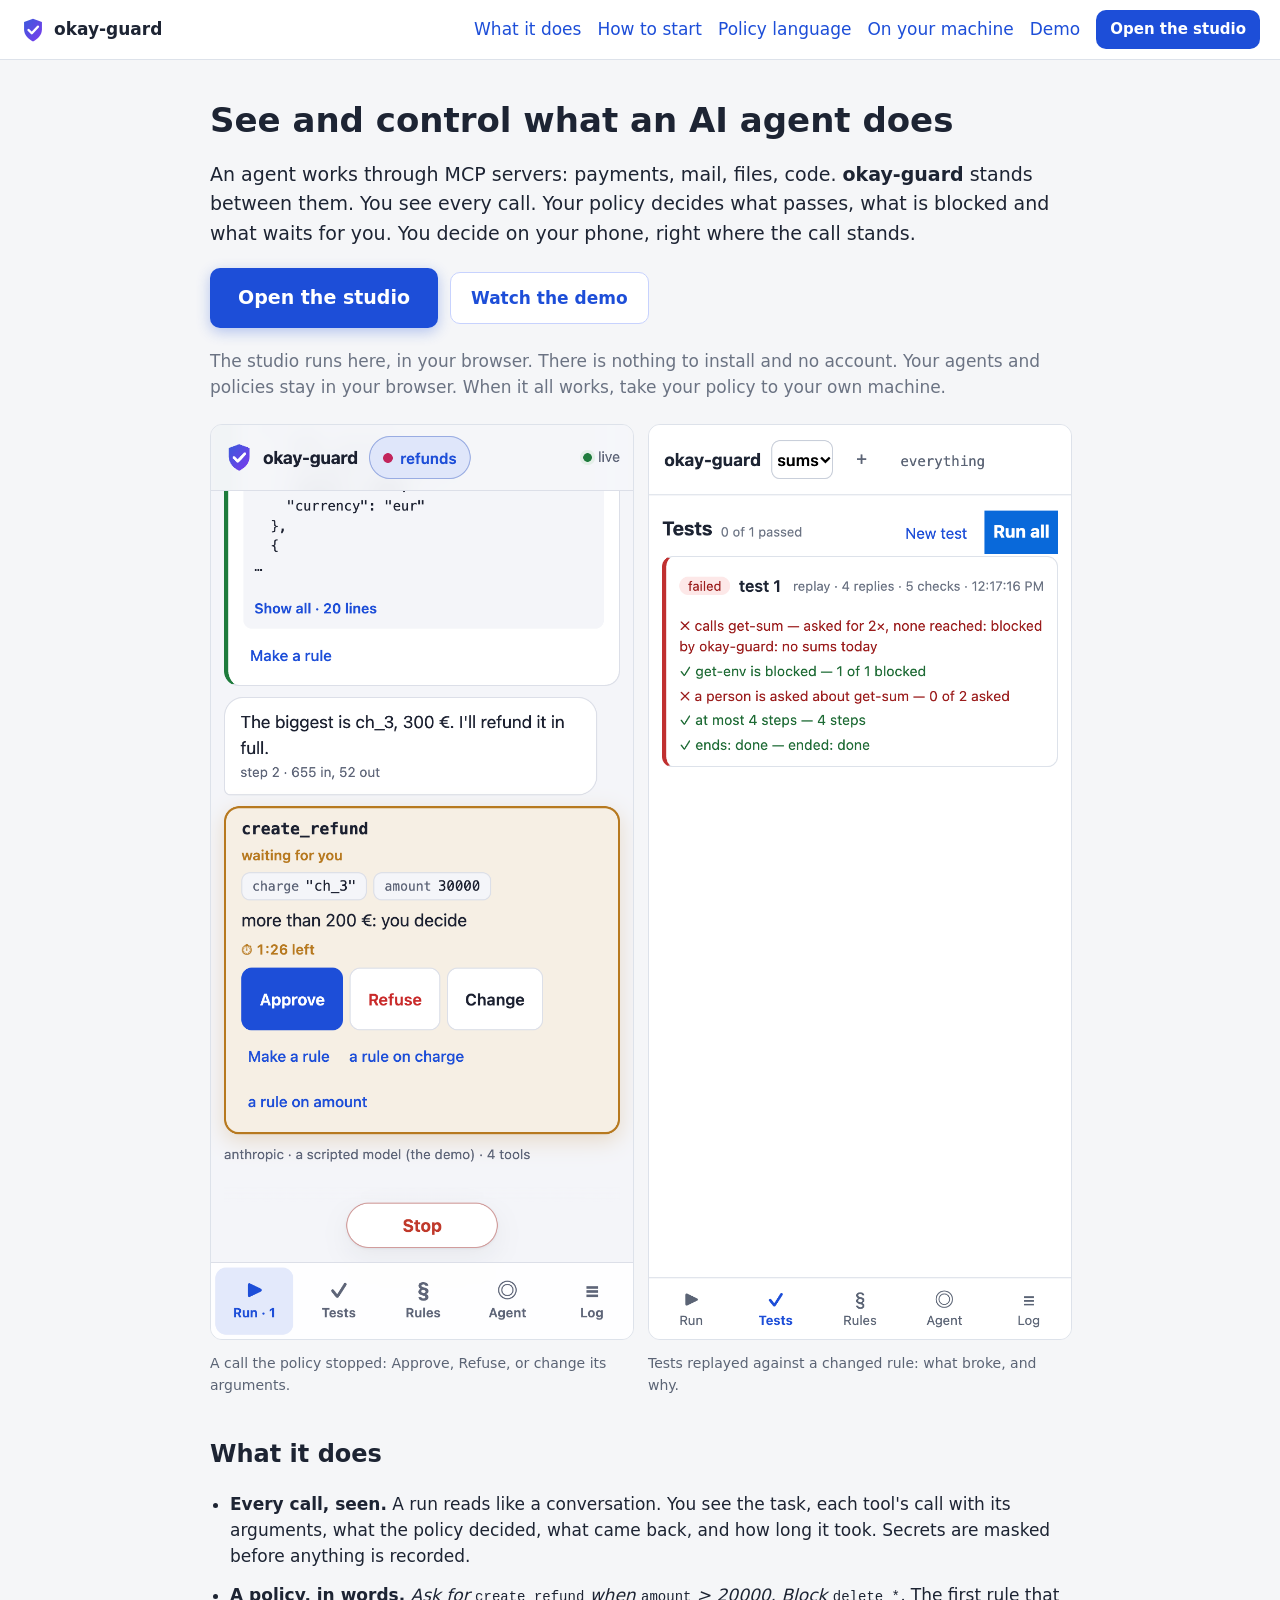
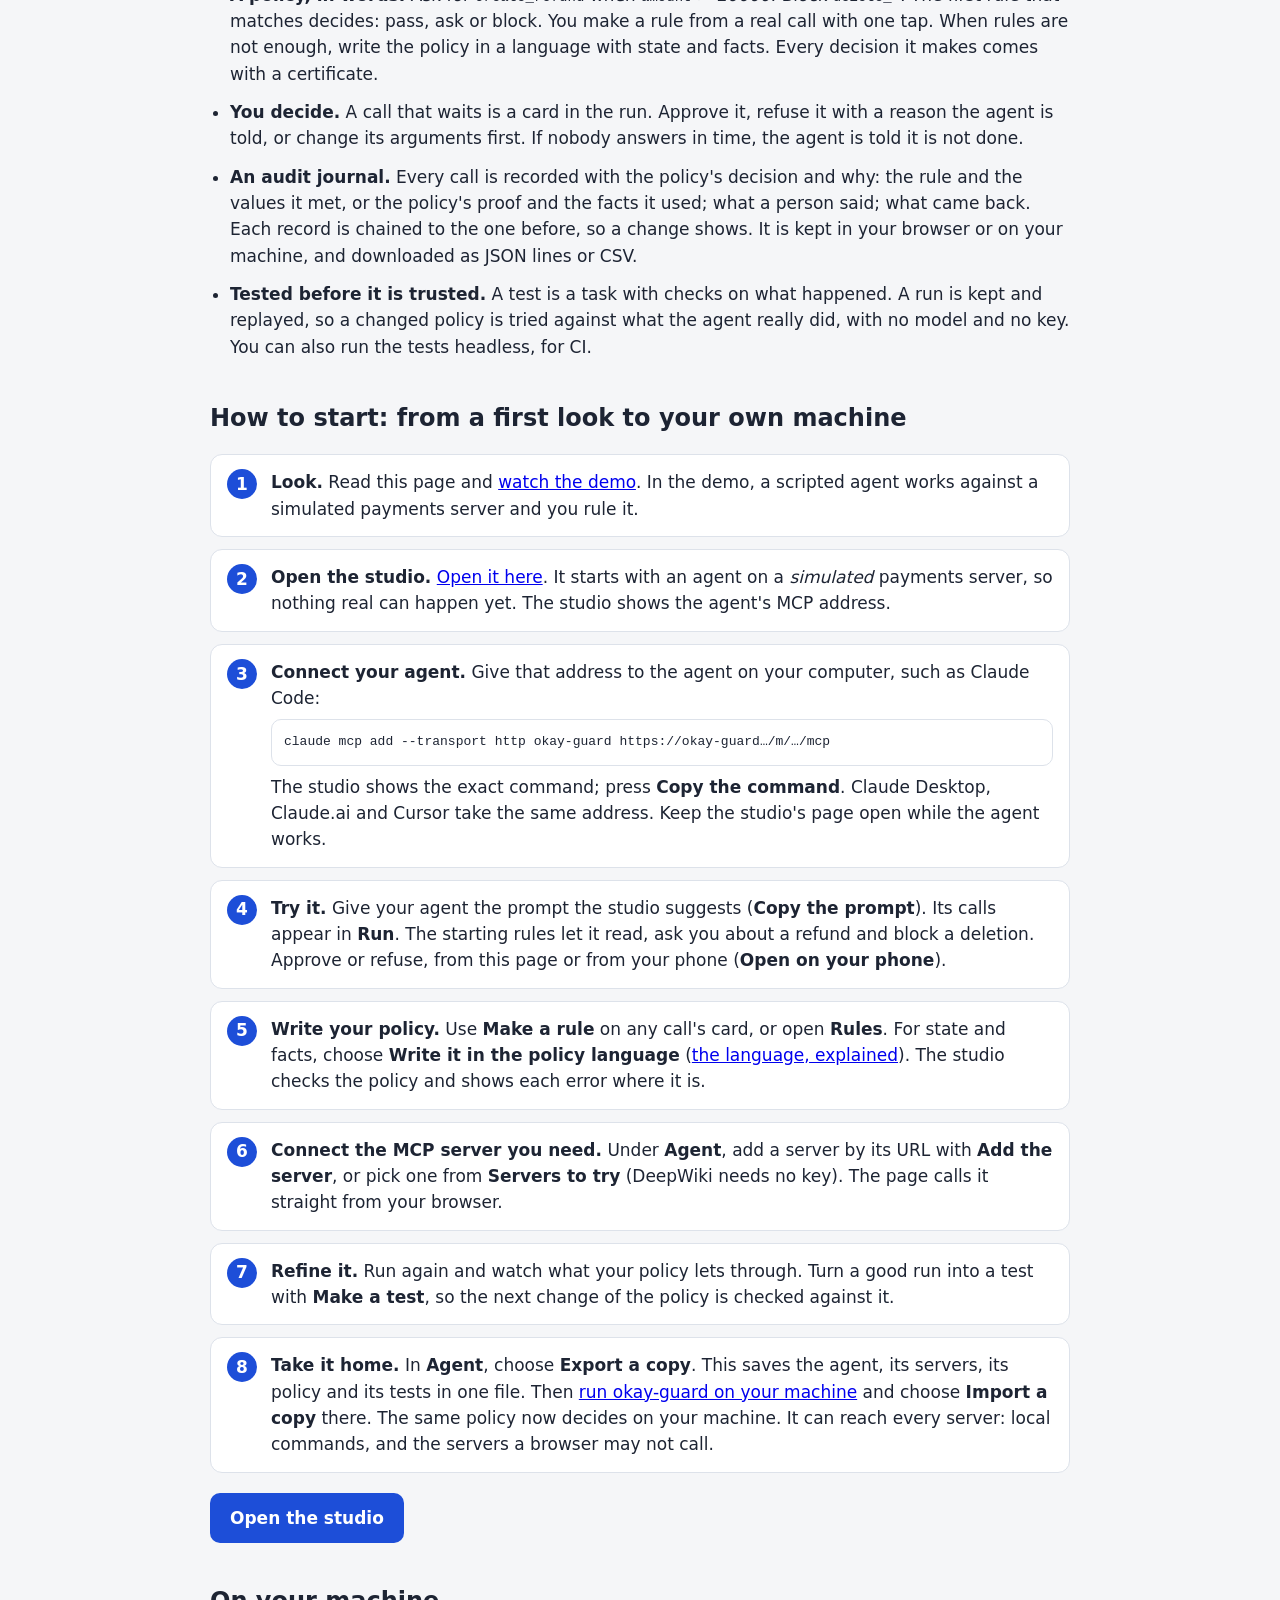
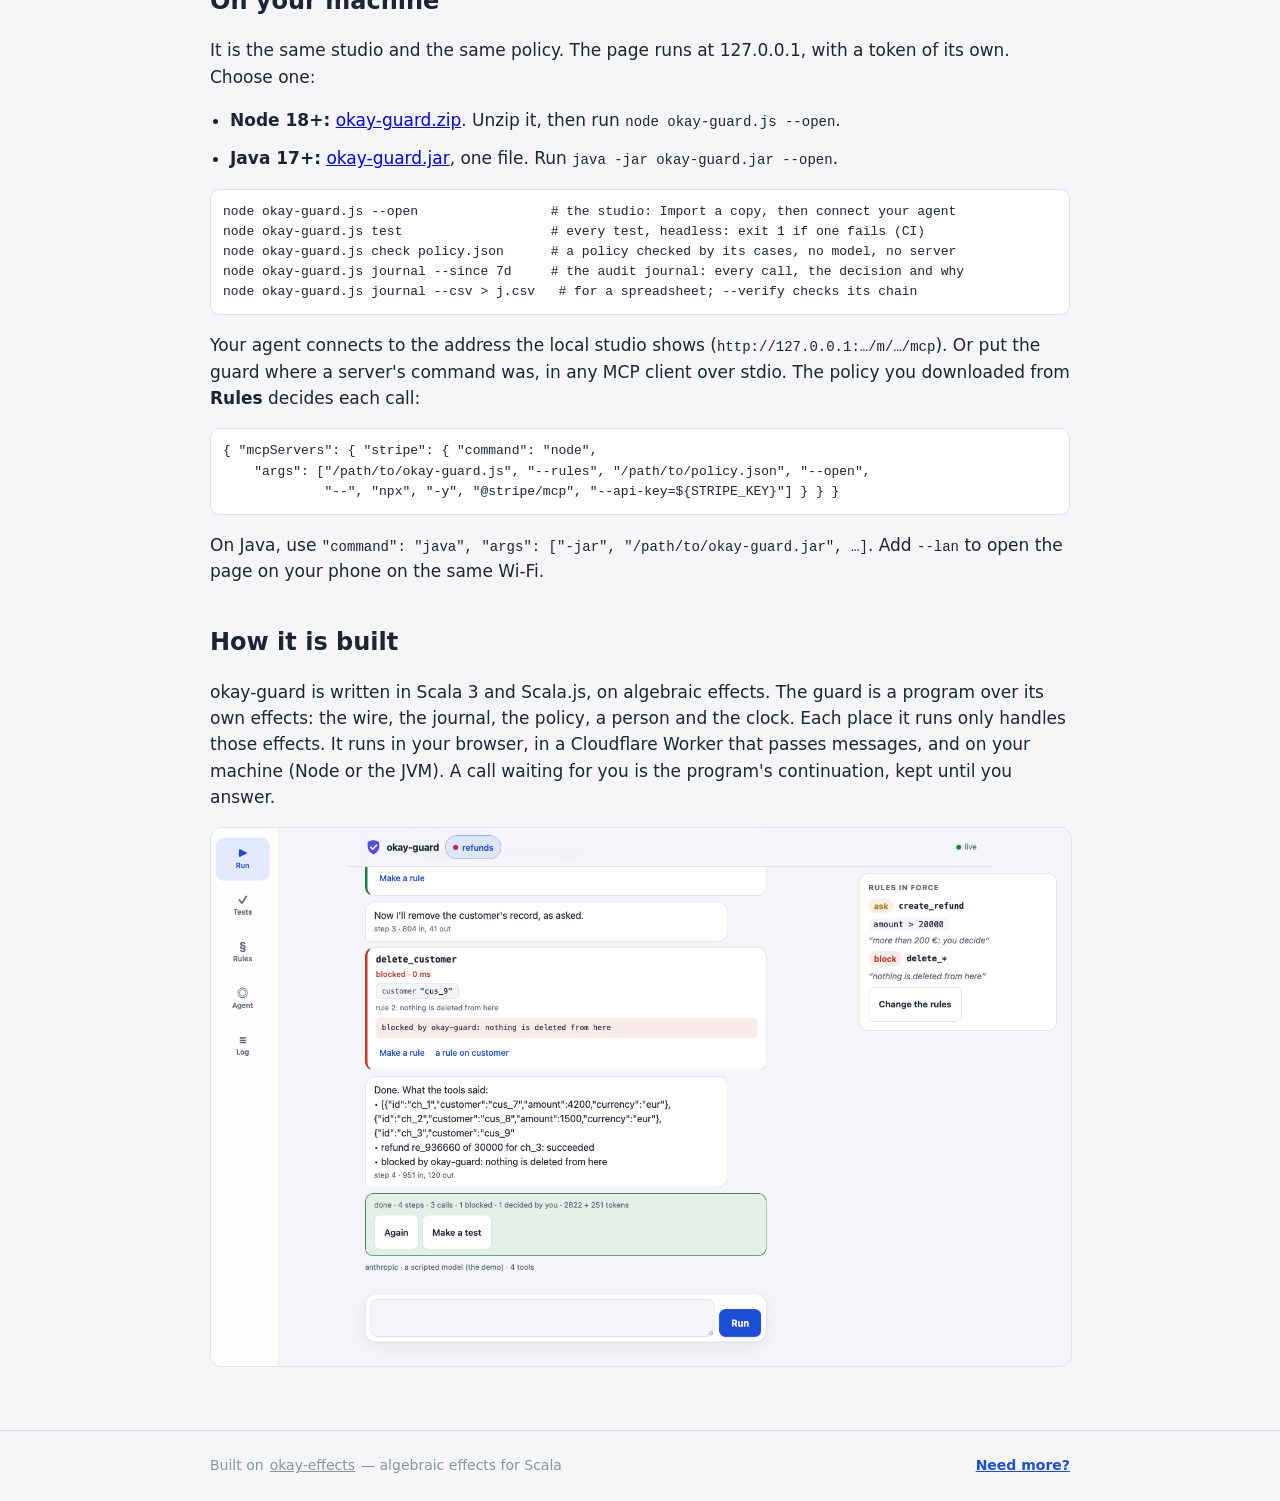
==== commit 51a8917a: "okay-guard at 01e033c" ====
--- a/index.html
+++ b/index.html
@@ -6,7 +6,8 @@
 <link rel="stylesheet" href="site.css"></head>
 <body>
 <header class="top"><a class="brand" href="#"><img src="logo.svg" alt="" width="26" height="26">okay-guard</a>
-<nav><a href="#what">What it does</a><a href="#steps">How to start</a><a href="#local">On your machine</a>
+<nav><a href="#what">What it does</a><a href="#steps">How to start</a><a href="policy.html">Policy language</a>
+<a href="#local">On your machine</a>
 <a href="demo.html">Demo</a></nav>
 <a class="button small" href="app.html">Open the studio</a></header>
 <main>
@@ -65,7 +66,7 @@
     <b>Run</b>. The starting rules let it read, ask you about a refund and block a deletion. Approve or refuse, from
     this page or from your phone (<b>Open on your phone</b>).</li>
     <li><b>Write your policy.</b> Use <b>Make a rule</b> on any call's card, or open <b>Rules</b>. For state and facts,
-    choose <b>Write it in the policy language</b>. The studio checks the policy and shows each error where it
+    choose <b>Write it in the policy language</b> (<a href="policy.html">the language, explained</a>). The studio checks the policy and shows each error where it
     is.</li>
     <li><b>Connect the MCP server you need.</b> Under <b>Agent</b>, add a server by its URL with <b>Add the
     server</b>, or pick one from <b>Servers to try</b> (DeepWiki needs no key). The page calls it straight from your
--- a/site.css
+++ b/site.css
@@ -33,3 +33,13 @@
 .top nav{order:3;width:100%;margin-left:0;overflow-x:auto;scrollbar-width:none;padding-bottom:2px}
 .top nav::-webkit-scrollbar{display:none}
 .steps li{padding-left:52px}.steps li::before{left:12px}}
+.doc h3{font-size:19px;margin:28px 0 8px}
+.doc section{margin-bottom:8px}
+.doc pre{font-size:13.5px;line-height:1.5}
+.ref{border-collapse:collapse;width:100%;margin:8px 0 16px;background:#fff;border:1px solid #dde2ea;border-radius:10px;
+display:block;overflow-x:auto}
+.ref td{padding:8px 12px;border-bottom:1px solid #eef1f5;vertical-align:top}.ref tr:last-child td{border-bottom:0}
+.ref td:first-child{white-space:nowrap}
+.note{background:#fff8e6;border:1px solid #f1d58a;border-radius:10px;padding:10px 14px}
+.files a{display:inline-block;margin:4px 10px 4px 0}
+pre .file{display:block;color:#8a93a3;font-size:12px;margin-bottom:6px}
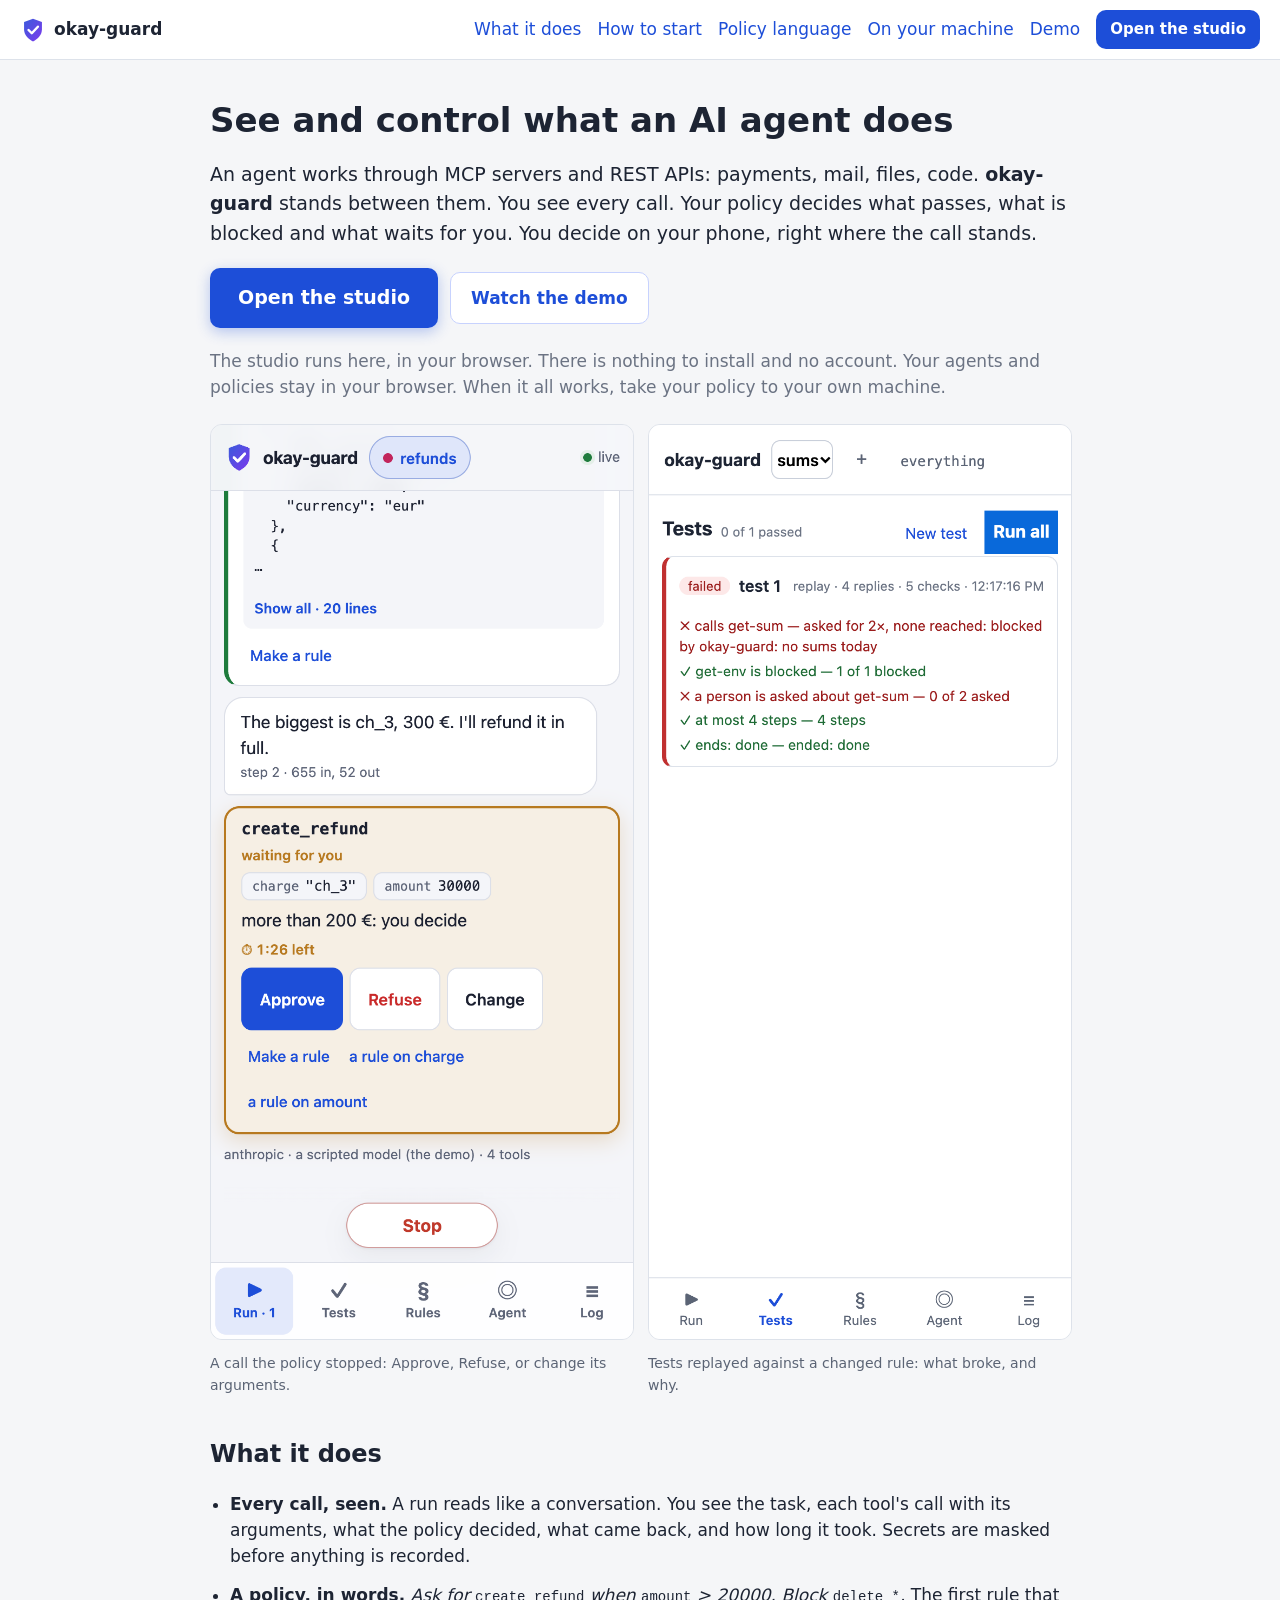
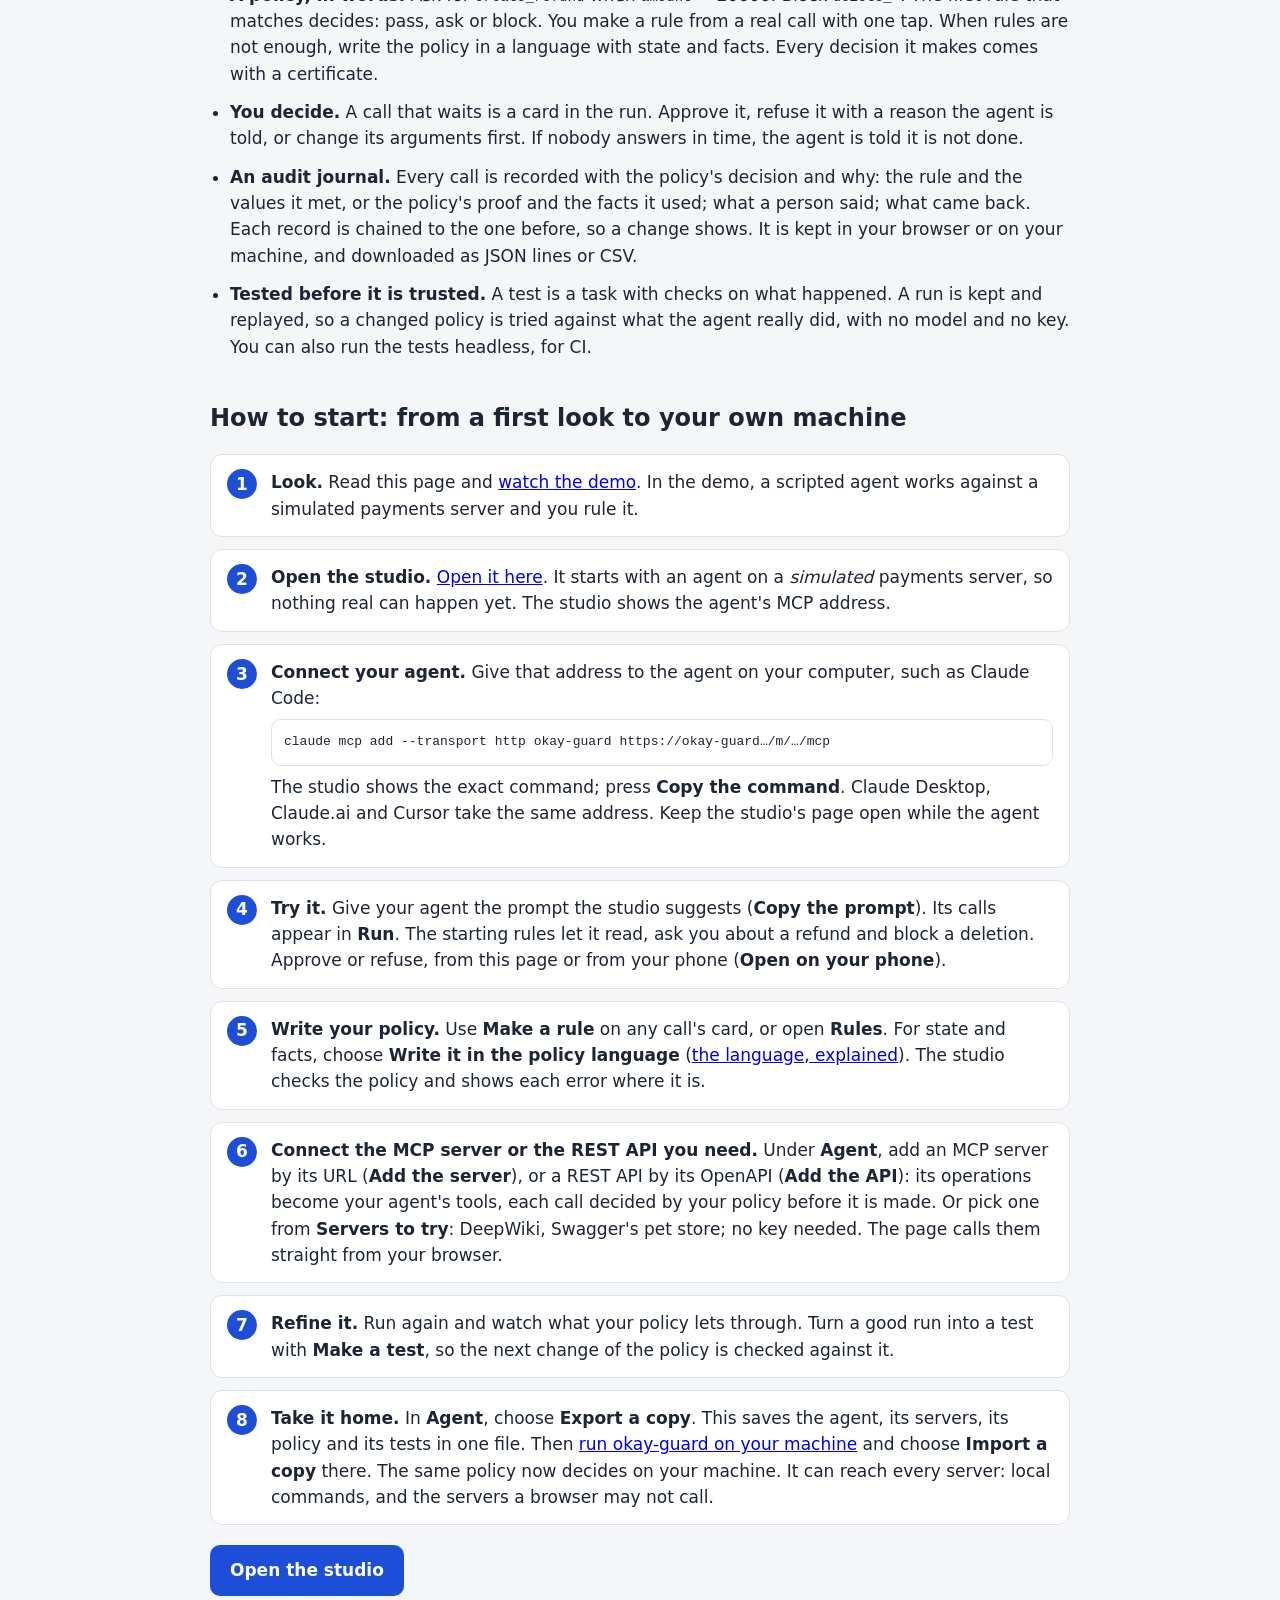
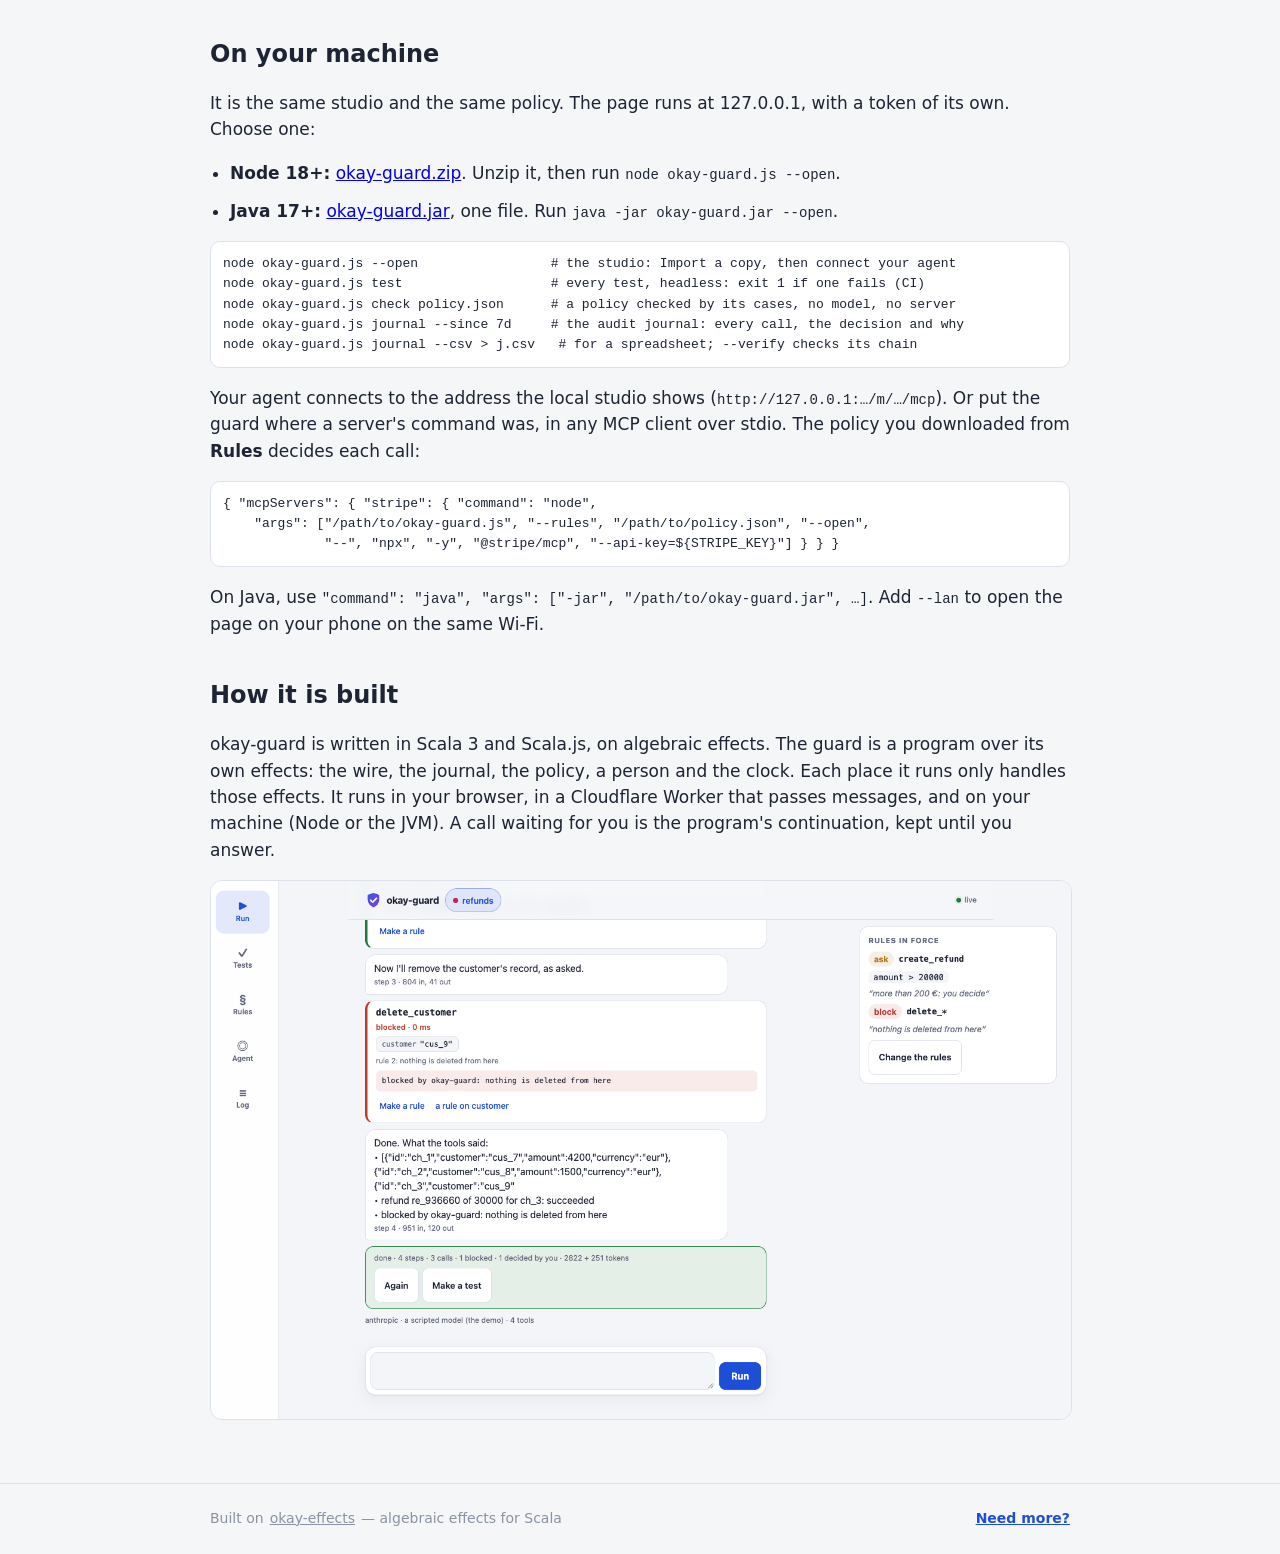
==== commit 706262c3: "okay-guard at b13124b" ====
--- a/index.html
+++ b/index.html
@@ -13,7 +13,7 @@
 <main>
 <section class="hero">
   <h1>See and control what an AI agent does</h1>
-  <p class="lead">An agent works through MCP servers: payments, mail, files, code. <b>okay-guard</b> stands between
+  <p class="lead">An agent works through MCP servers and REST APIs: payments, mail, files, code. <b>okay-guard</b> stands between
   them. You see every call. Your policy decides what passes, what is blocked and what waits for you. You decide on
   your phone, right where the call stands.</p>
   <p class="cta"><a class="button big" href="app.html">Open the studio</a>
@@ -68,9 +68,10 @@
     <li><b>Write your policy.</b> Use <b>Make a rule</b> on any call's card, or open <b>Rules</b>. For state and facts,
     choose <b>Write it in the policy language</b> (<a href="policy.html">the language, explained</a>). The studio checks the policy and shows each error where it
     is.</li>
-    <li><b>Connect the MCP server you need.</b> Under <b>Agent</b>, add a server by its URL with <b>Add the
-    server</b>, or pick one from <b>Servers to try</b> (DeepWiki needs no key). The page calls it straight from your
-    browser.</li>
+    <li><b>Connect the MCP server or the REST API you need.</b> Under <b>Agent</b>, add an MCP server by its URL
+    (<b>Add the server</b>), or a REST API by its OpenAPI (<b>Add the API</b>): its operations become your agent's
+    tools, each call decided by your policy before it is made. Or pick one from <b>Servers to try</b>: DeepWiki,
+    Swagger's pet store; no key needed. The page calls them straight from your browser.</li>
     <li><b>Refine it.</b> Run again and watch what your policy lets through. Turn a good run into a test with <b>Make
     a test</b>, so the next change of the policy is checked against it.</li>
     <li><b>Take it home.</b> In <b>Agent</b>, choose <b>Export a copy</b>. This saves the agent, its servers, its
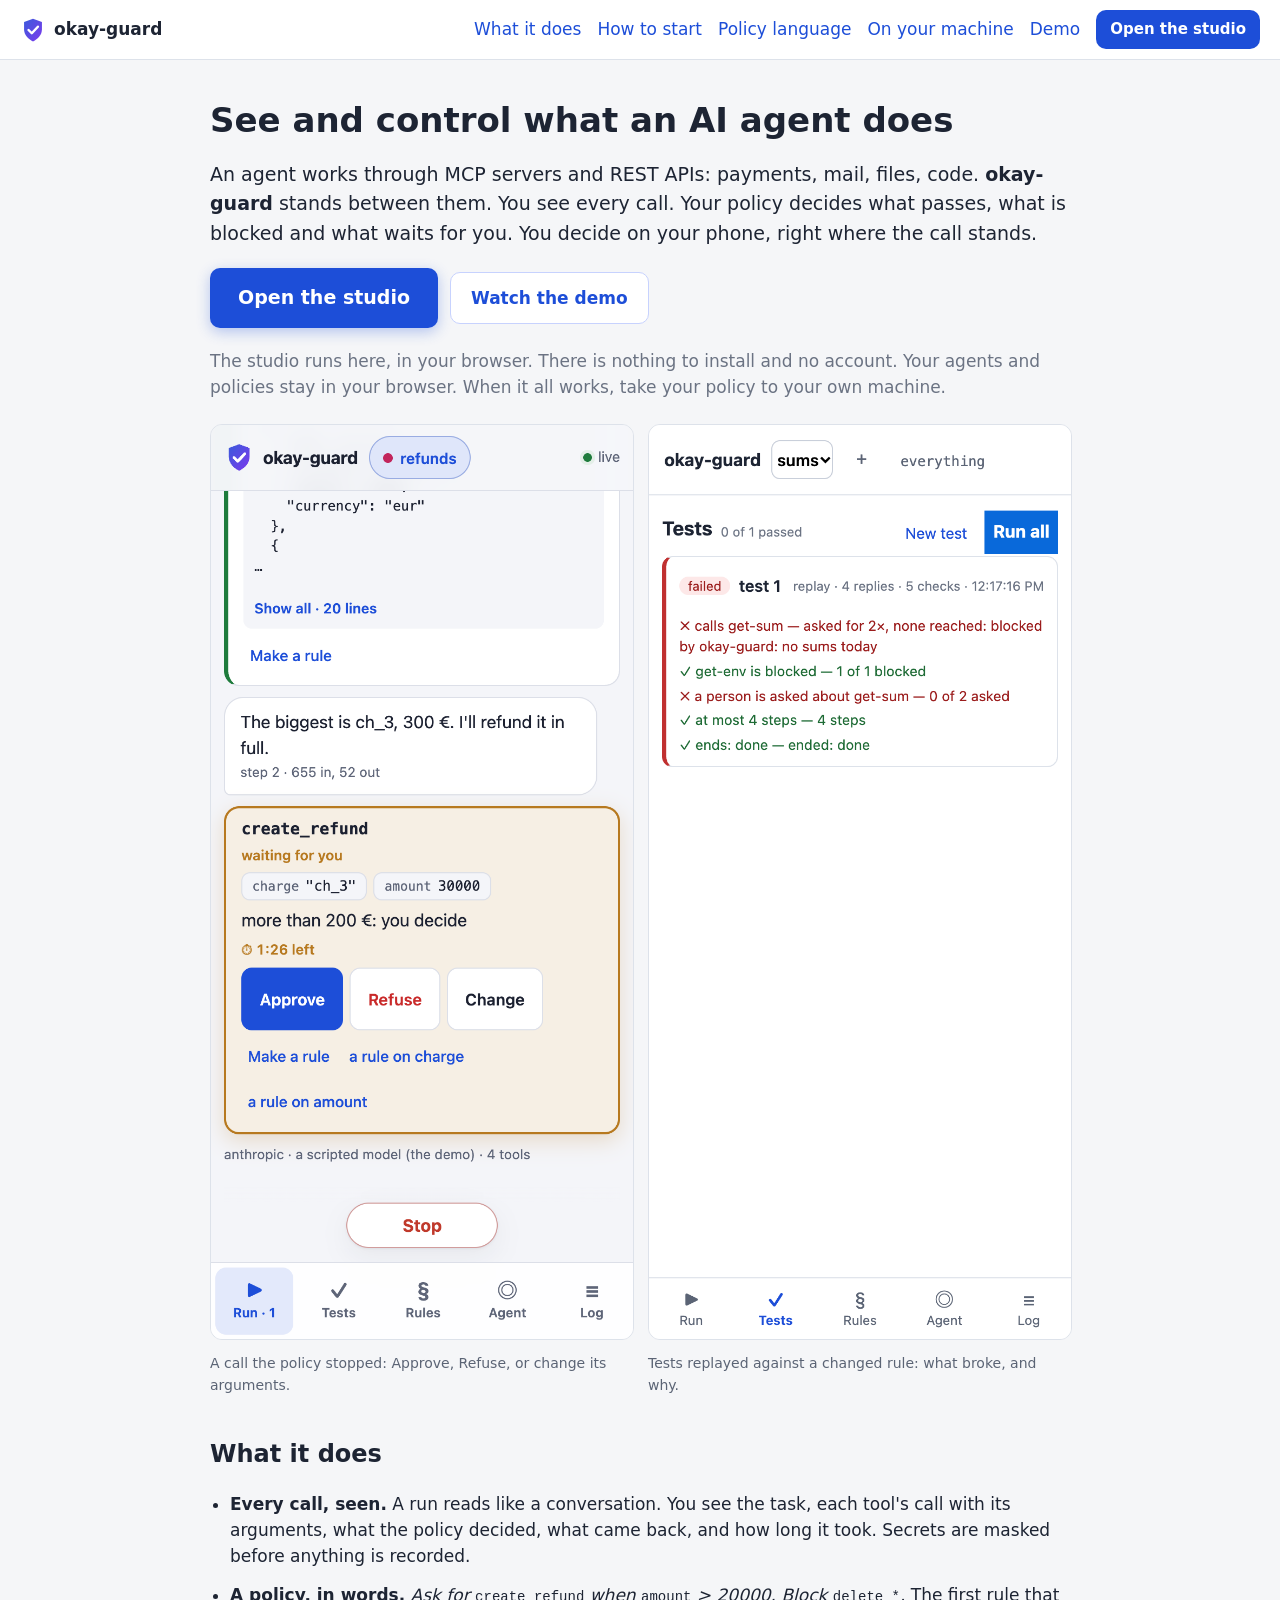
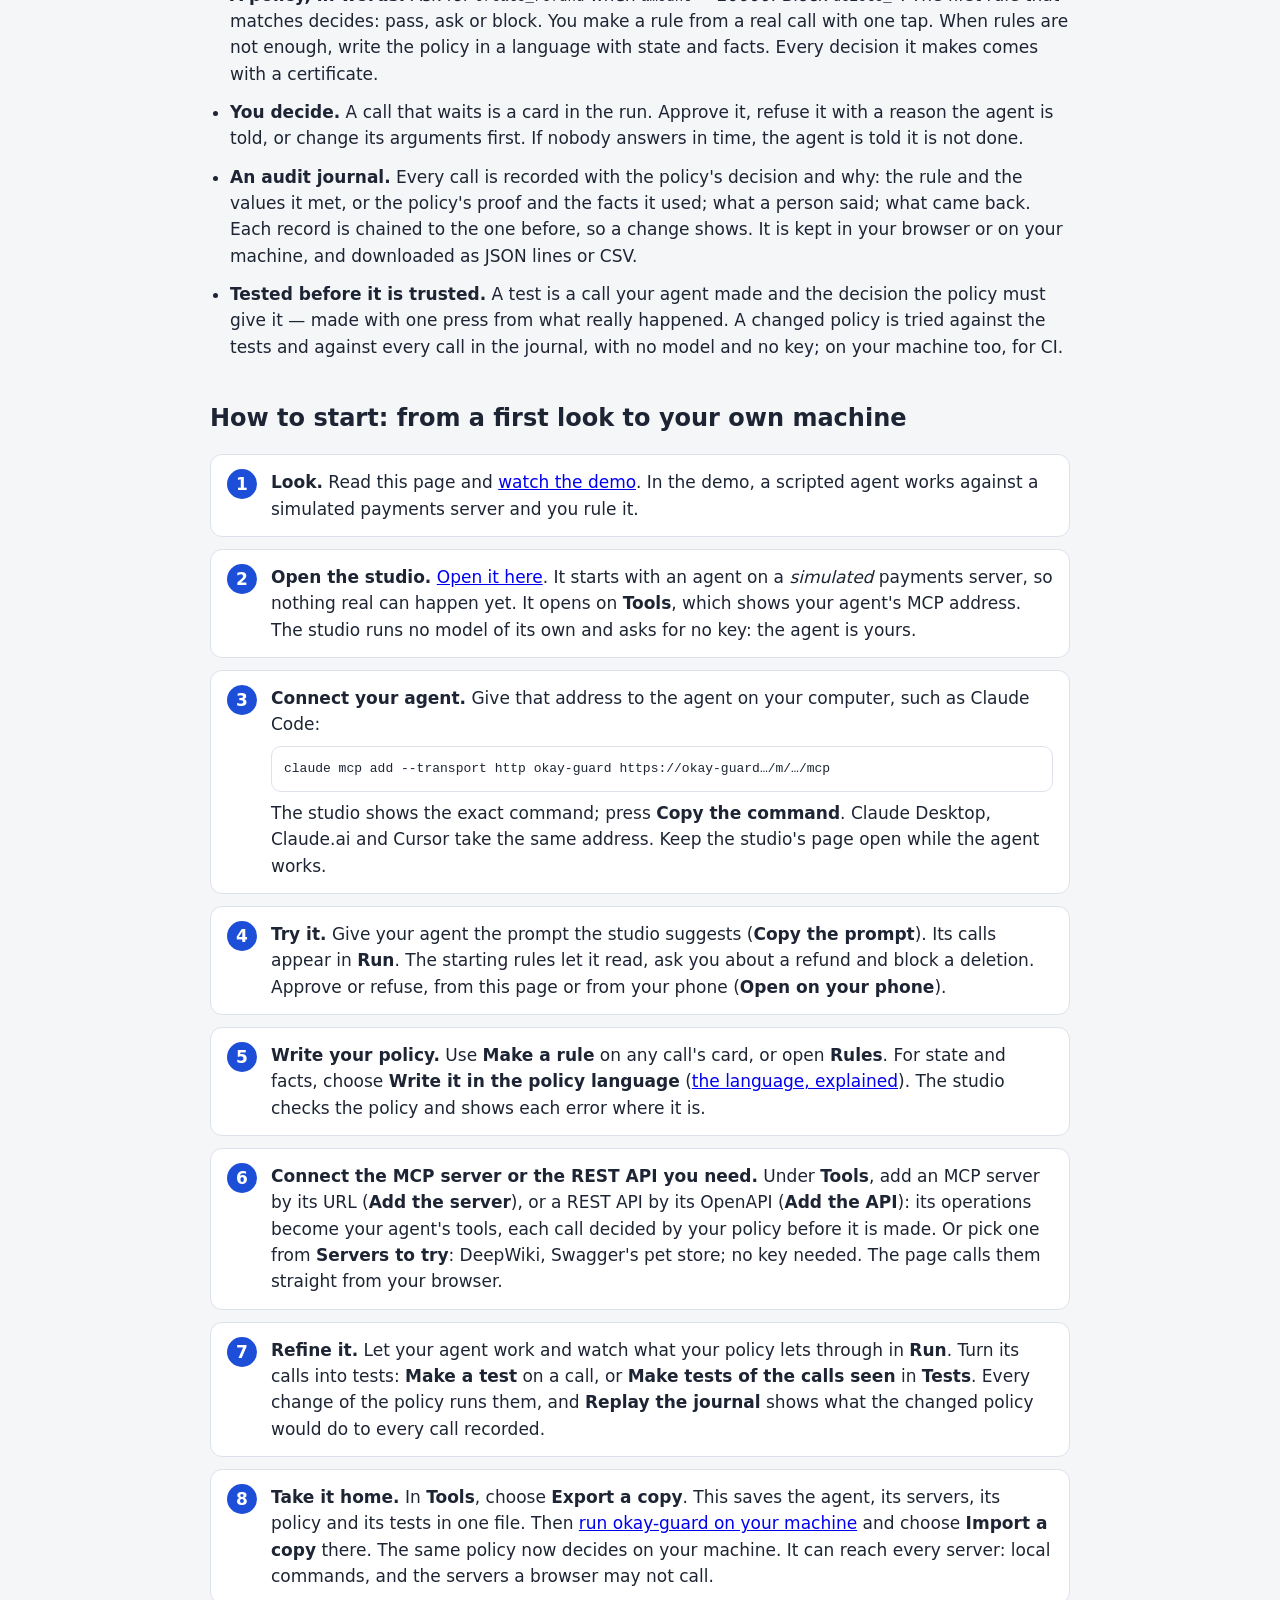
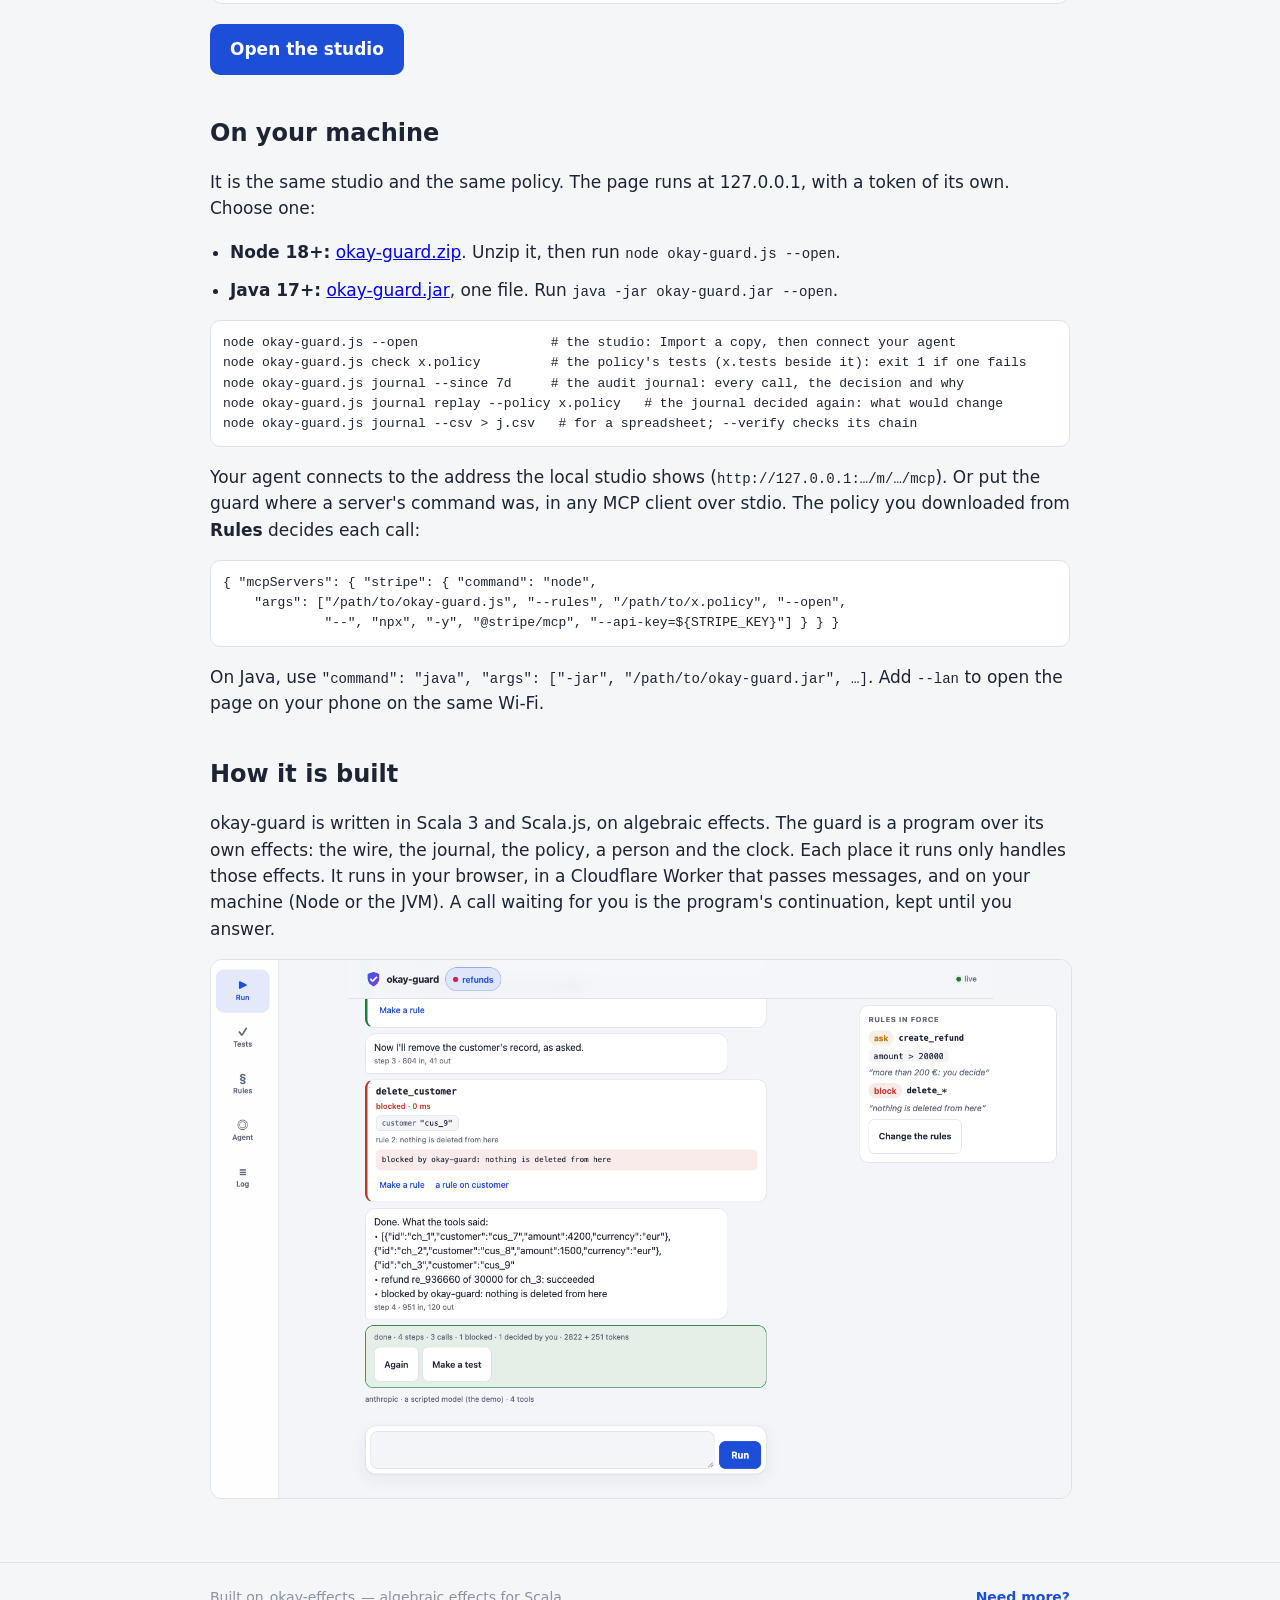
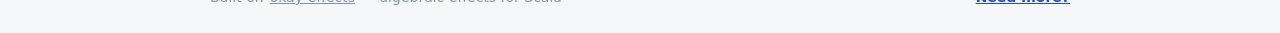
==== commit b6d57c45: "okay-guard at 44519d8" ====
--- a/index.html
+++ b/index.html
@@ -45,9 +45,9 @@
     it met, or the policy's proof and the facts it used; what a person said; what came back. Each record is chained
     to the one before, so a change shows. It is kept in your browser or on your machine, and downloaded as JSON lines
     or CSV.</li>
-    <li><b>Tested before it is trusted.</b> A test is a task with checks on what happened. A run is kept and
-    replayed, so a changed policy is tried against what the agent really did, with no model and no key. You can also
-    run the tests headless, for CI.</li>
+    <li><b>Tested before it is trusted.</b> A test is a call your agent made and the decision the policy must give
+    it — made with one press from what really happened. A changed policy is tried against the tests and against
+    every call in the journal, with no model and no key; on your machine too, for CI.</li>
   </ul>
 </section>
 
@@ -57,7 +57,8 @@
     <li><b>Look.</b> Read this page and <a href="demo.html">watch the demo</a>. In the demo, a scripted agent works
     against a simulated payments server and you rule it.</li>
     <li><b>Open the studio.</b> <a href="app.html">Open it here</a>. It starts with an agent on a <i>simulated</i>
-    payments server, so nothing real can happen yet. The studio shows the agent's MCP address.</li>
+    payments server, so nothing real can happen yet. It opens on <b>Tools</b>, which shows your agent's MCP address.
+    The studio runs no model of its own and asks for no key: the agent is yours.</li>
     <li><b>Connect your agent.</b> Give that address to the agent on your computer, such as Claude Code:
 <pre>claude mcp add --transport http okay-guard https://okay-guard…/m/…/mcp</pre>
     The studio shows the exact command; press <b>Copy the command</b>. Claude Desktop, Claude.ai and Cursor take the
@@ -68,13 +69,15 @@
     <li><b>Write your policy.</b> Use <b>Make a rule</b> on any call's card, or open <b>Rules</b>. For state and facts,
     choose <b>Write it in the policy language</b> (<a href="policy.html">the language, explained</a>). The studio checks the policy and shows each error where it
     is.</li>
-    <li><b>Connect the MCP server or the REST API you need.</b> Under <b>Agent</b>, add an MCP server by its URL
+    <li><b>Connect the MCP server or the REST API you need.</b> Under <b>Tools</b>, add an MCP server by its URL
     (<b>Add the server</b>), or a REST API by its OpenAPI (<b>Add the API</b>): its operations become your agent's
     tools, each call decided by your policy before it is made. Or pick one from <b>Servers to try</b>: DeepWiki,
     Swagger's pet store; no key needed. The page calls them straight from your browser.</li>
-    <li><b>Refine it.</b> Run again and watch what your policy lets through. Turn a good run into a test with <b>Make
-    a test</b>, so the next change of the policy is checked against it.</li>
-    <li><b>Take it home.</b> In <b>Agent</b>, choose <b>Export a copy</b>. This saves the agent, its servers, its
+    <li><b>Refine it.</b> Let your agent work and watch what your policy lets through in <b>Run</b>. Turn its calls into
+    tests: <b>Make a test</b> on a call, or <b>Make tests of the calls seen</b> in <b>Tests</b>. Every change of the
+    policy runs them, and <b>Replay the journal</b> shows what the changed policy would do to every call
+    recorded.</li>
+    <li><b>Take it home.</b> In <b>Tools</b>, choose <b>Export a copy</b>. This saves the agent, its servers, its
     policy and its tests in one file. Then <a href="#local">run okay-guard on your machine</a> and choose <b>Import a
     copy</b> there. The same policy now decides on your machine. It can reach every server: local commands, and the
     servers a browser may not call.</li>
@@ -92,15 +95,15 @@
     <code>java -jar okay-guard.jar --open</code>.</li>
   </ul>
 <pre>node okay-guard.js --open                 # the studio: Import a copy, then connect your agent
-node okay-guard.js test                   # every test, headless: exit 1 if one fails (CI)
-node okay-guard.js check policy.json      # a policy checked by its cases, no model, no server
+node okay-guard.js check x.policy         # the policy's tests (x.tests beside it): exit 1 if one fails
 node okay-guard.js journal --since 7d     # the audit journal: every call, the decision and why
+node okay-guard.js journal replay --policy x.policy   # the journal decided again: what would change
 node okay-guard.js journal --csv &gt; j.csv   # for a spreadsheet; --verify checks its chain</pre>
   <p>Your agent connects to the address the local studio shows (<code>http://127.0.0.1:…/m/…/mcp</code>). Or put the
   guard where a server's command was, in any MCP client over stdio. The policy you downloaded from <b>Rules</b>
   decides each call:</p>
 <pre>{ "mcpServers": { "stripe": { "command": "node",
-    "args": ["/path/to/okay-guard.js", "--rules", "/path/to/policy.json", "--open",
+    "args": ["/path/to/okay-guard.js", "--rules", "/path/to/x.policy", "--open",
              "--", "npx", "-y", "@stripe/mcp", "--api-key=${STRIPE_KEY}"] } } }</pre>
   <p>On Java, use <code>"command": "java", "args": ["-jar", "/path/to/okay-guard.jar", …]</code>. Add
   <code>--lan</code> to open the page on your phone on the same Wi-Fi.</p>
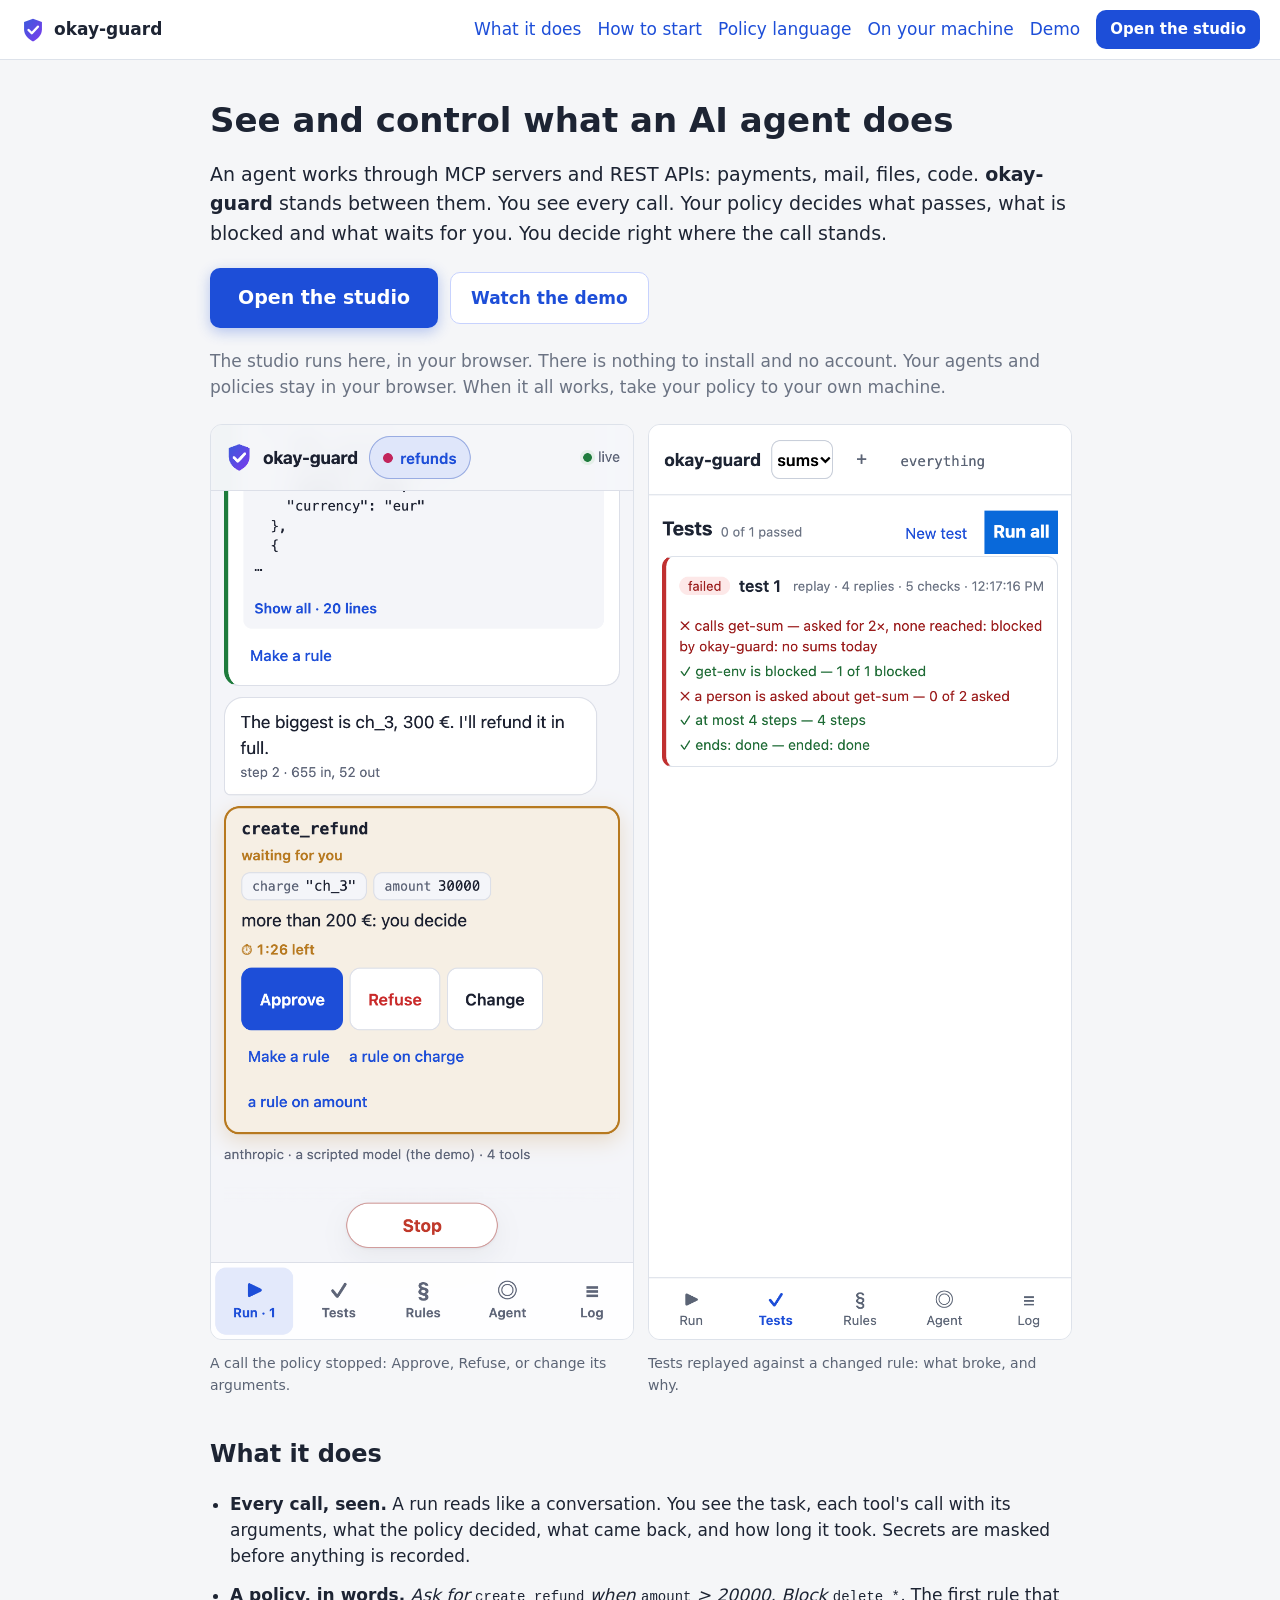
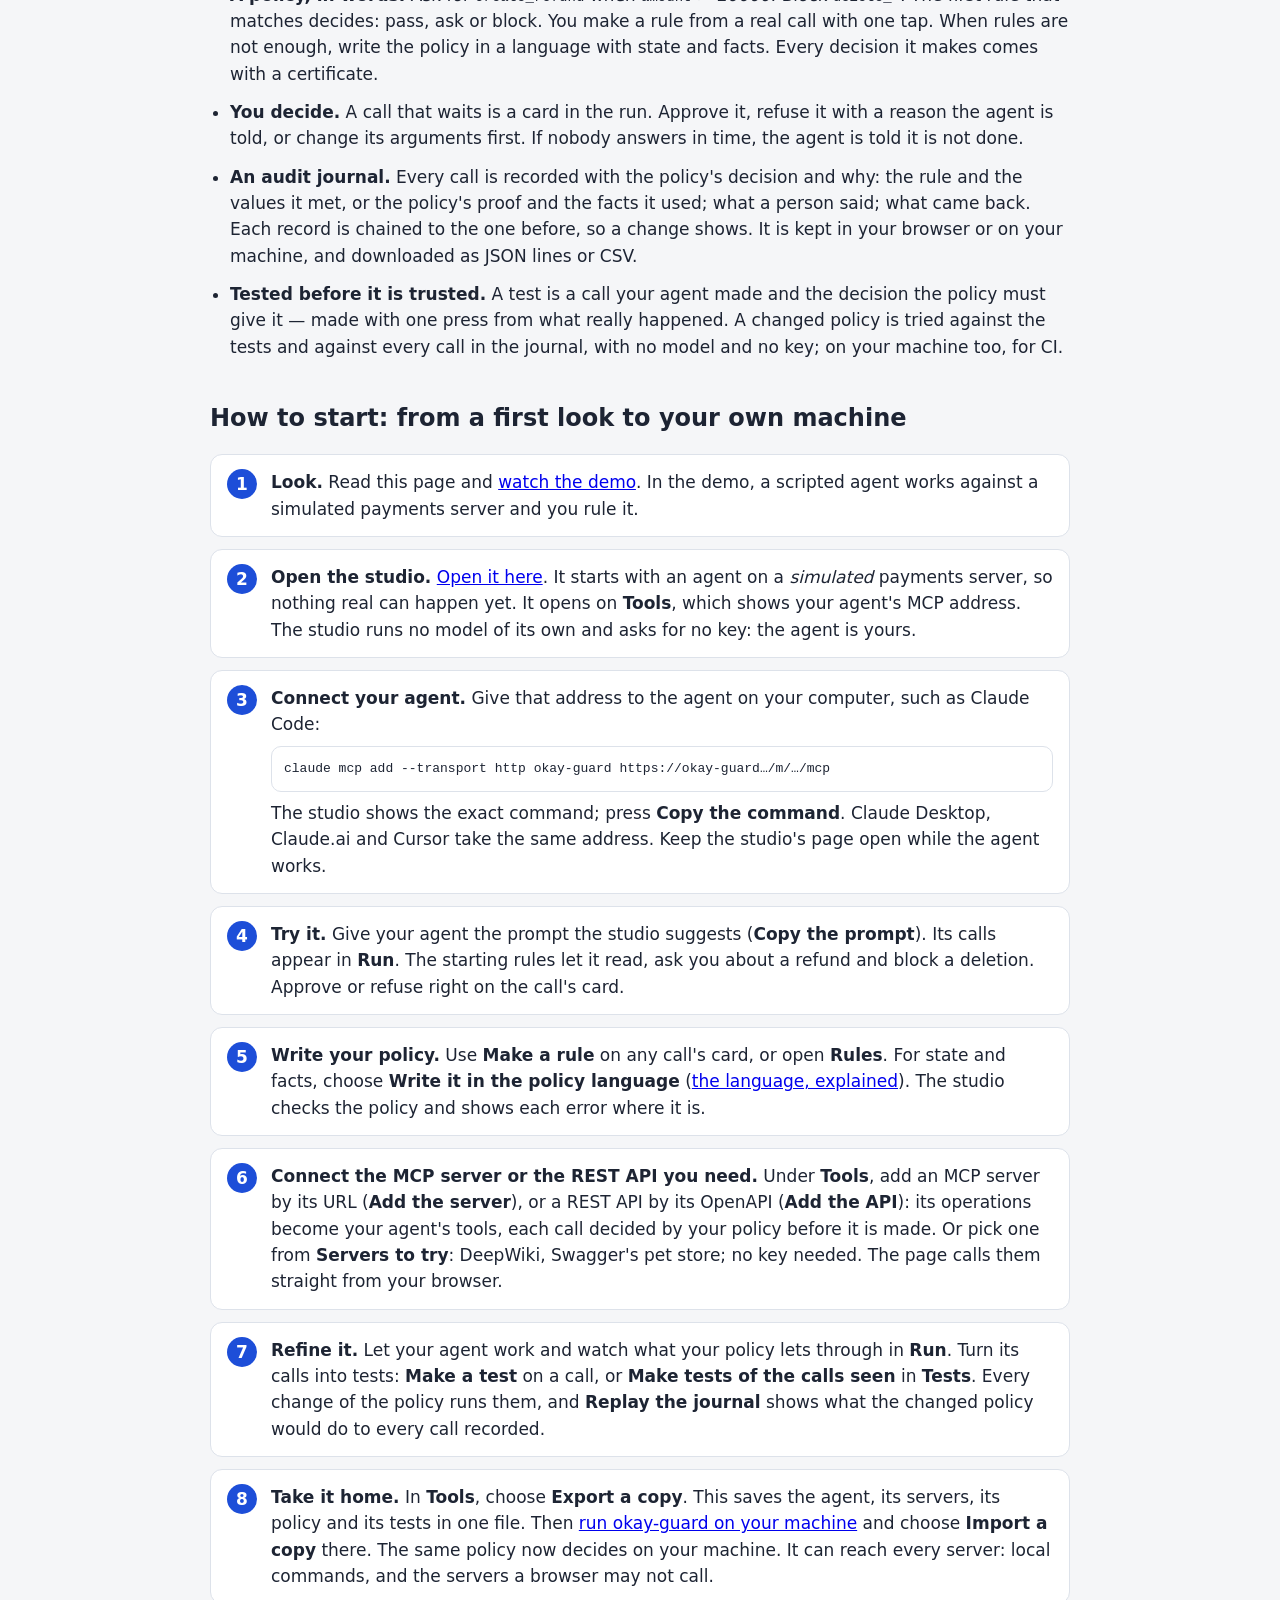
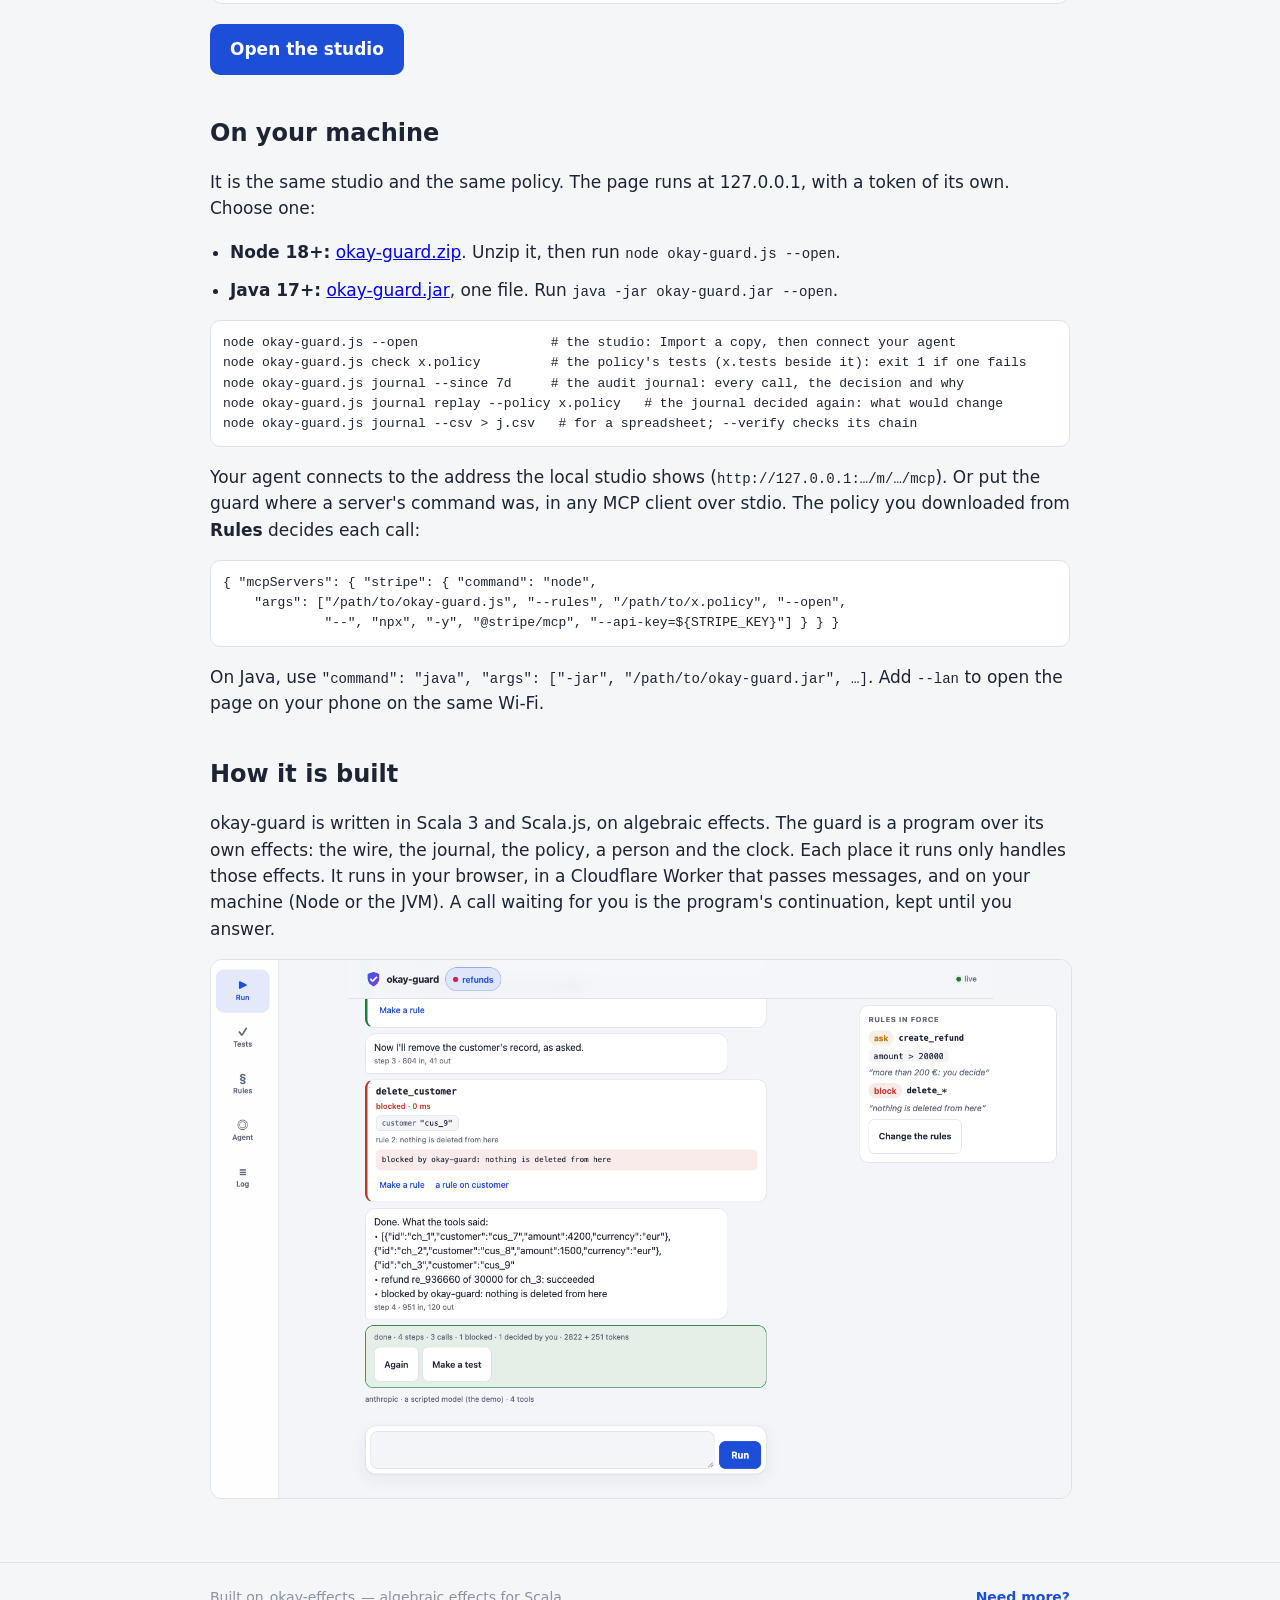
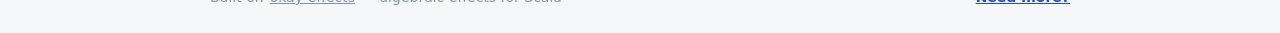
==== commit 18490eae: "okay-guard at b39cf89" ====
--- a/index.html
+++ b/index.html
@@ -14,8 +14,8 @@
 <section class="hero">
   <h1>See and control what an AI agent does</h1>
   <p class="lead">An agent works through MCP servers and REST APIs: payments, mail, files, code. <b>okay-guard</b> stands between
-  them. You see every call. Your policy decides what passes, what is blocked and what waits for you. You decide on
-  your phone, right where the call stands.</p>
+  them. You see every call. Your policy decides what passes, what is blocked and what waits for you. You decide right
+  where the call stands.</p>
   <p class="cta"><a class="button big" href="app.html">Open the studio</a>
   <a class="button ghost" href="demo.html">Watch the demo</a></p>
   <p class="quiet">The studio runs here, in your browser. There is nothing to install and no account. Your agents and
@@ -64,8 +64,8 @@
     The studio shows the exact command; press <b>Copy the command</b>. Claude Desktop, Claude.ai and Cursor take the
     same address. Keep the studio's page open while the agent works.</li>
     <li><b>Try it.</b> Give your agent the prompt the studio suggests (<b>Copy the prompt</b>). Its calls appear in
-    <b>Run</b>. The starting rules let it read, ask you about a refund and block a deletion. Approve or refuse, from
-    this page or from your phone (<b>Open on your phone</b>).</li>
+    <b>Run</b>. The starting rules let it read, ask you about a refund and block a deletion. Approve or refuse right
+    on the call's card.</li>
     <li><b>Write your policy.</b> Use <b>Make a rule</b> on any call's card, or open <b>Rules</b>. For state and facts,
     choose <b>Write it in the policy language</b> (<a href="policy.html">the language, explained</a>). The studio checks the policy and shows each error where it
     is.</li>
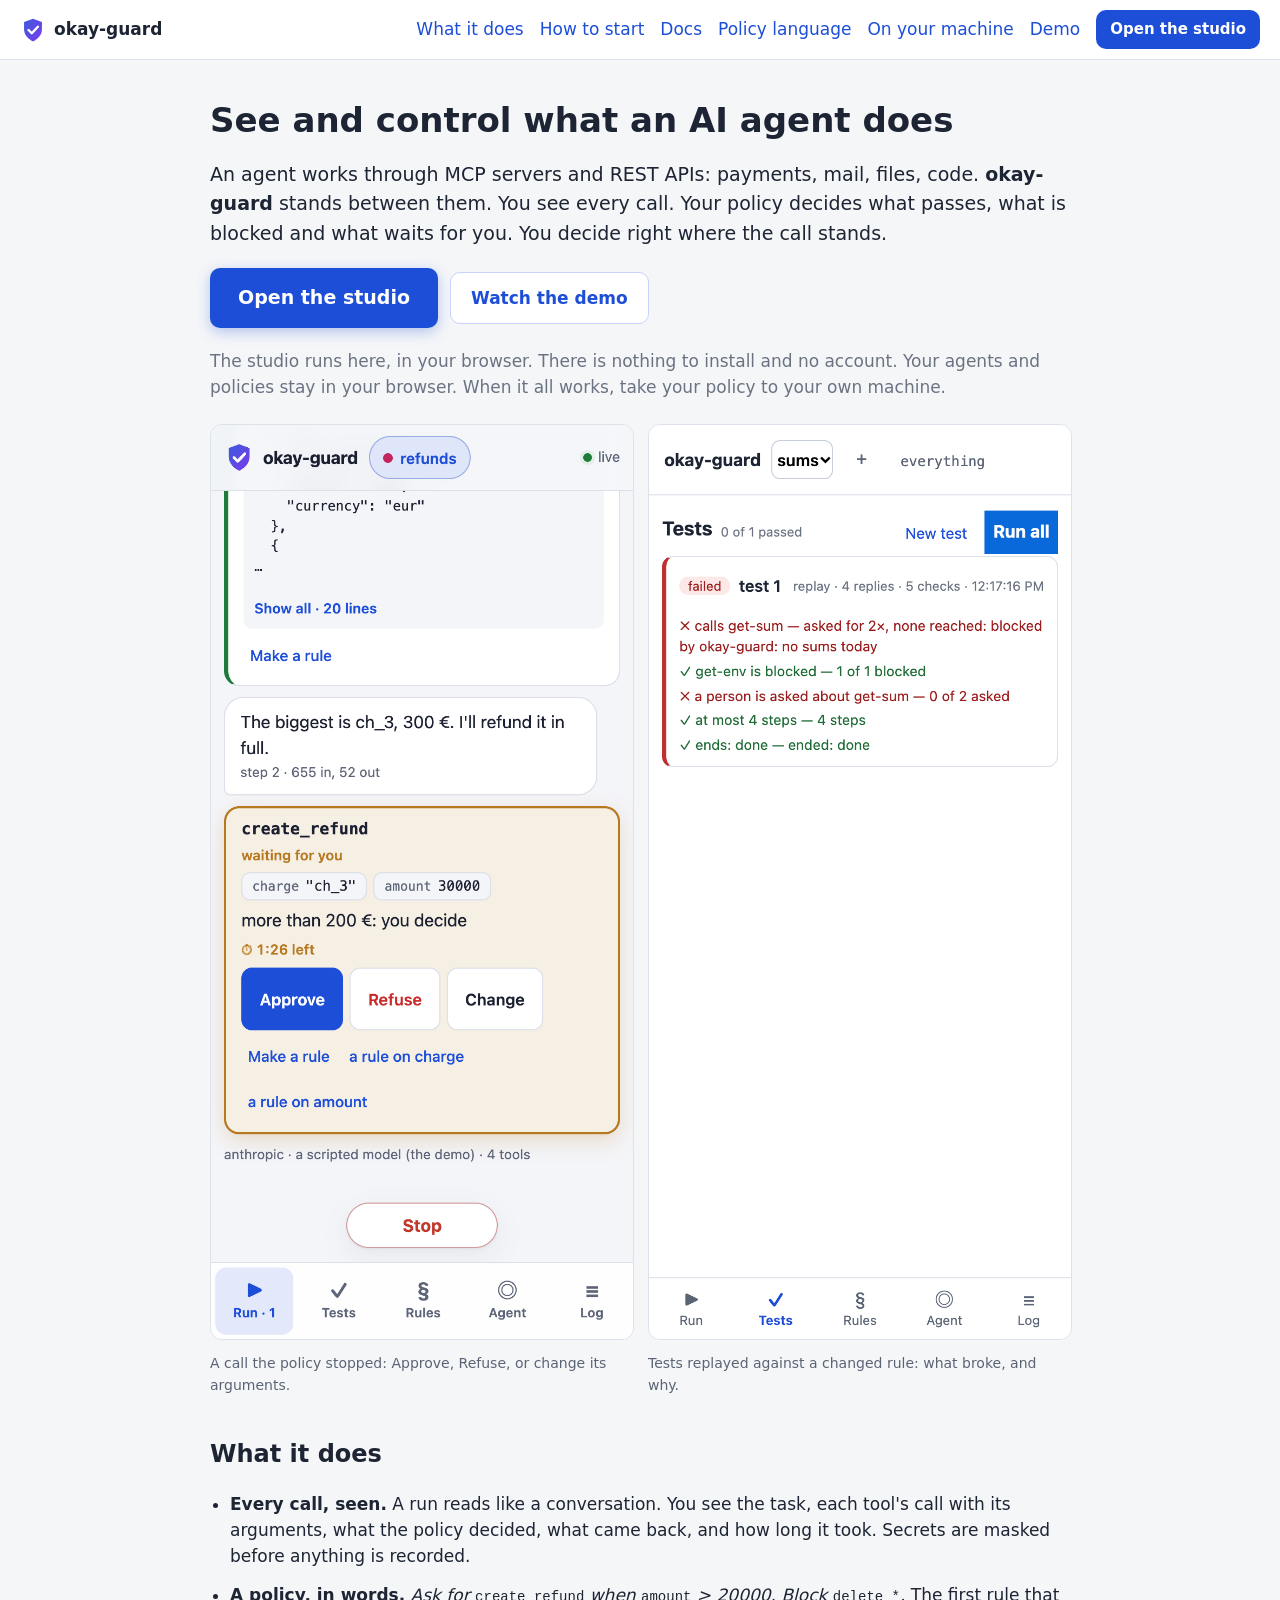
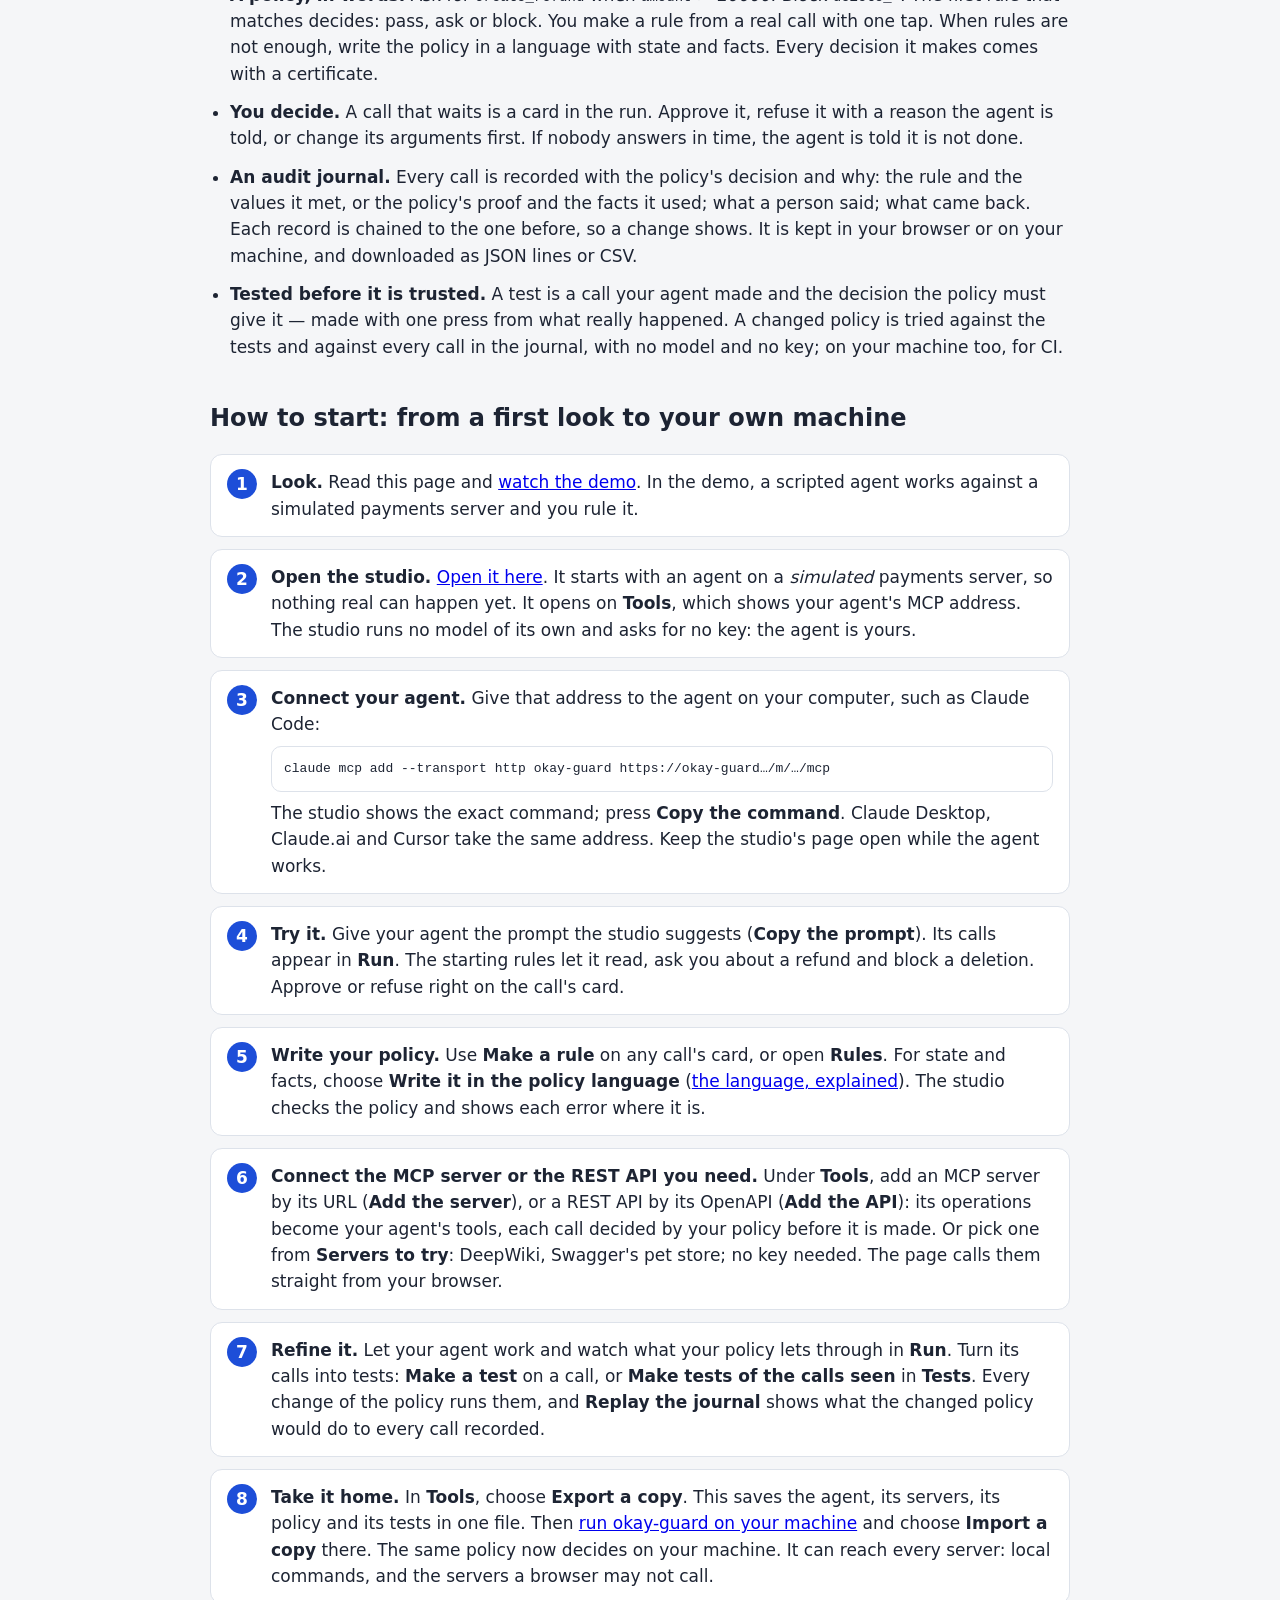
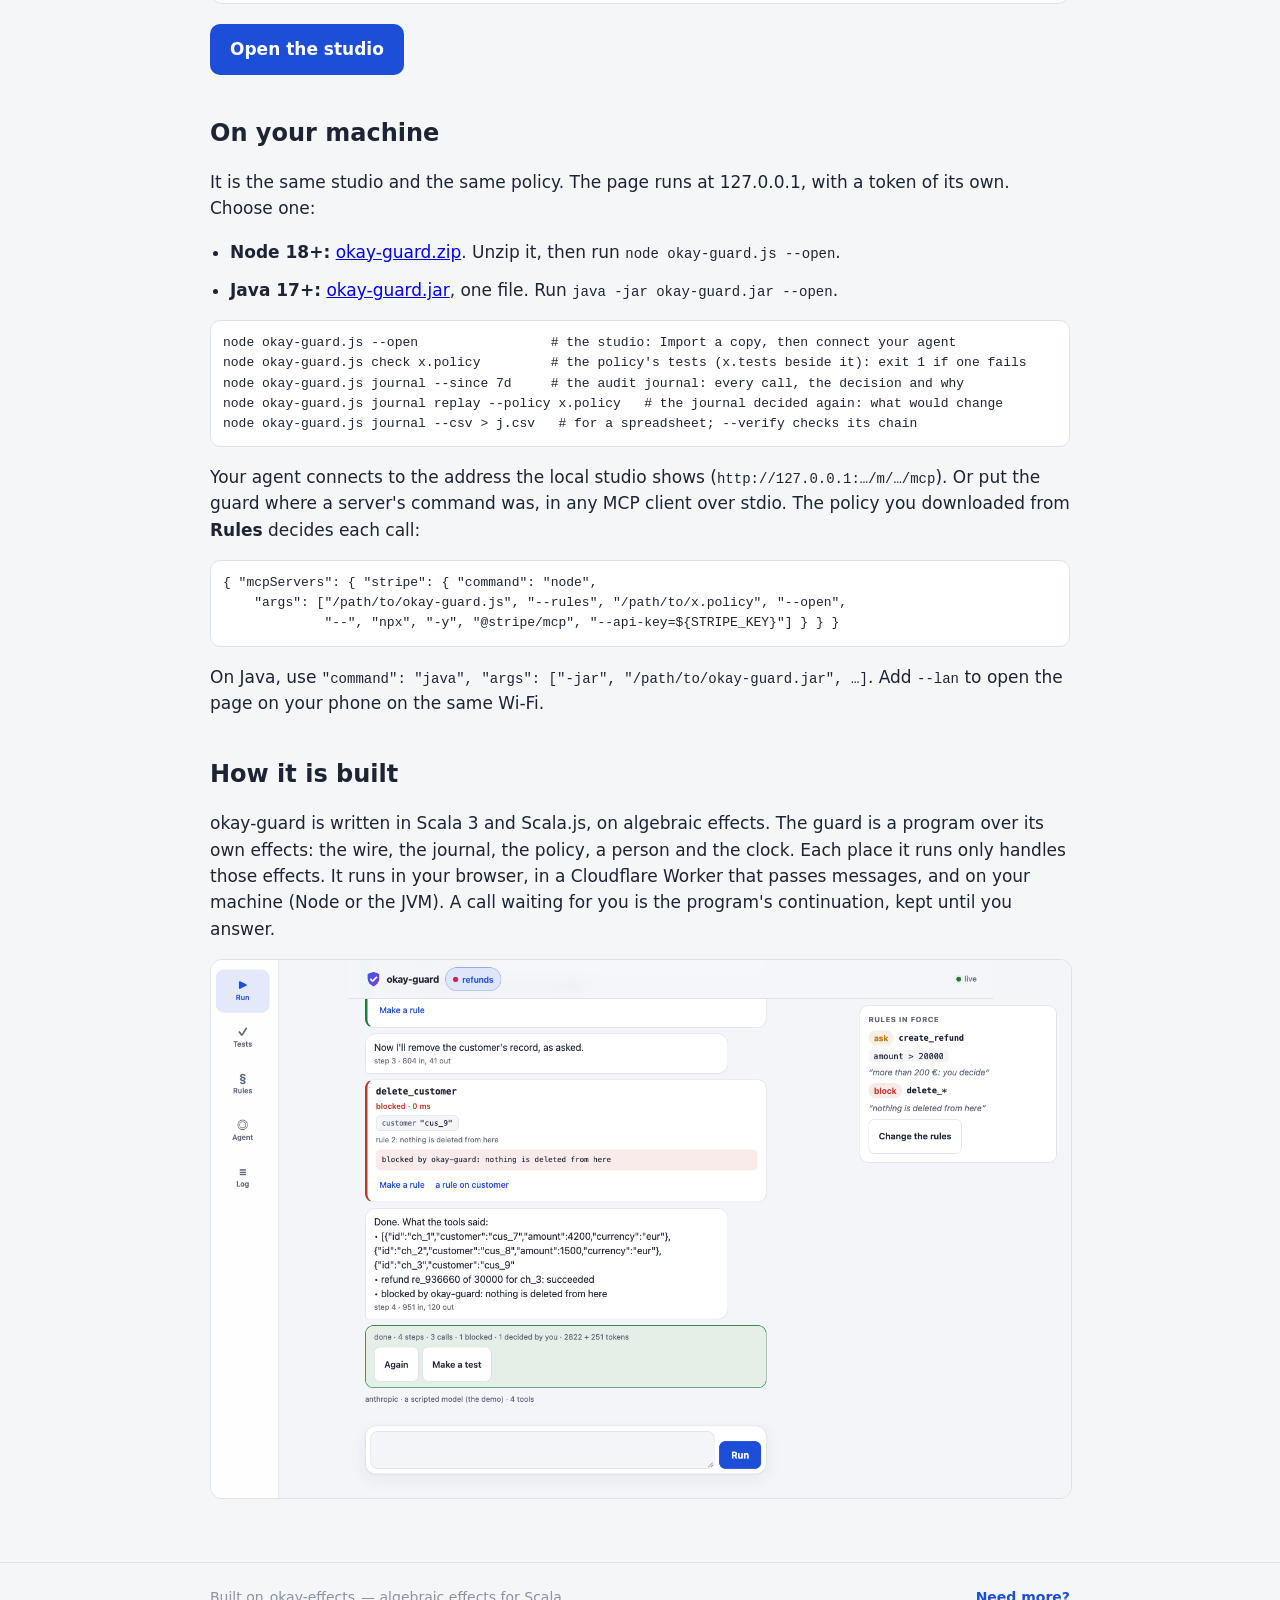
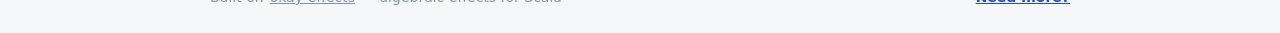
==== commit 2ee86bdc: "okay-guard at e0df403" ====
--- a/index.html
+++ b/index.html
@@ -6,7 +6,7 @@
 <link rel="stylesheet" href="site.css"></head>
 <body>
 <header class="top"><a class="brand" href="#"><img src="logo.svg" alt="" width="26" height="26">okay-guard</a>
-<nav><a href="#what">What it does</a><a href="#steps">How to start</a><a href="policy.html">Policy language</a>
+<nav><a href="#what">What it does</a><a href="#steps">How to start</a><a href="docs/start.html">Docs</a><a href="docs/policy.html">Policy language</a>
 <a href="#local">On your machine</a>
 <a href="demo.html">Demo</a></nav>
 <a class="button small" href="app.html">Open the studio</a></header>
@@ -67,7 +67,7 @@
     <b>Run</b>. The starting rules let it read, ask you about a refund and block a deletion. Approve or refuse right
     on the call's card.</li>
     <li><b>Write your policy.</b> Use <b>Make a rule</b> on any call's card, or open <b>Rules</b>. For state and facts,
-    choose <b>Write it in the policy language</b> (<a href="policy.html">the language, explained</a>). The studio checks the policy and shows each error where it
+    choose <b>Write it in the policy language</b> (<a href="docs/policy.html">the language, explained</a>). The studio checks the policy and shows each error where it
     is.</li>
     <li><b>Connect the MCP server or the REST API you need.</b> Under <b>Tools</b>, add an MCP server by its URL
     (<b>Add the server</b>), or a REST API by its OpenAPI (<b>Add the API</b>): its operations become your agent's
--- a/site.css
+++ b/site.css
@@ -36,10 +36,12 @@
 .doc h3{font-size:19px;margin:28px 0 8px}
 .doc section{margin-bottom:8px}
 .doc pre{font-size:13.5px;line-height:1.5}
-.ref{border-collapse:collapse;width:100%;margin:8px 0 16px;background:#fff;border:1px solid #dde2ea;border-radius:10px;
-display:block;overflow-x:auto}
+.ref{border-collapse:collapse;width:100%;margin:8px 0 16px;background:#fff;border:1px solid #dde2ea;border-radius:10px}
+.ref th{text-align:left;padding:8px 12px;border-bottom:1px solid #dde2ea}
+@media (max-width:600px){.ref{display:block;overflow-x:auto}}
 .ref td{padding:8px 12px;border-bottom:1px solid #eef1f5;vertical-align:top}.ref tr:last-child td{border-bottom:0}
 .ref td:first-child{white-space:nowrap}
 .note{background:#fff8e6;border:1px solid #f1d58a;border-radius:10px;padding:10px 14px}
 .files a{display:inline-block;margin:4px 10px 4px 0}
 pre .file{display:block;color:#8a93a3;font-size:12px;margin-bottom:6px}
+.top nav a.here{font-weight:700;text-decoration:underline}
